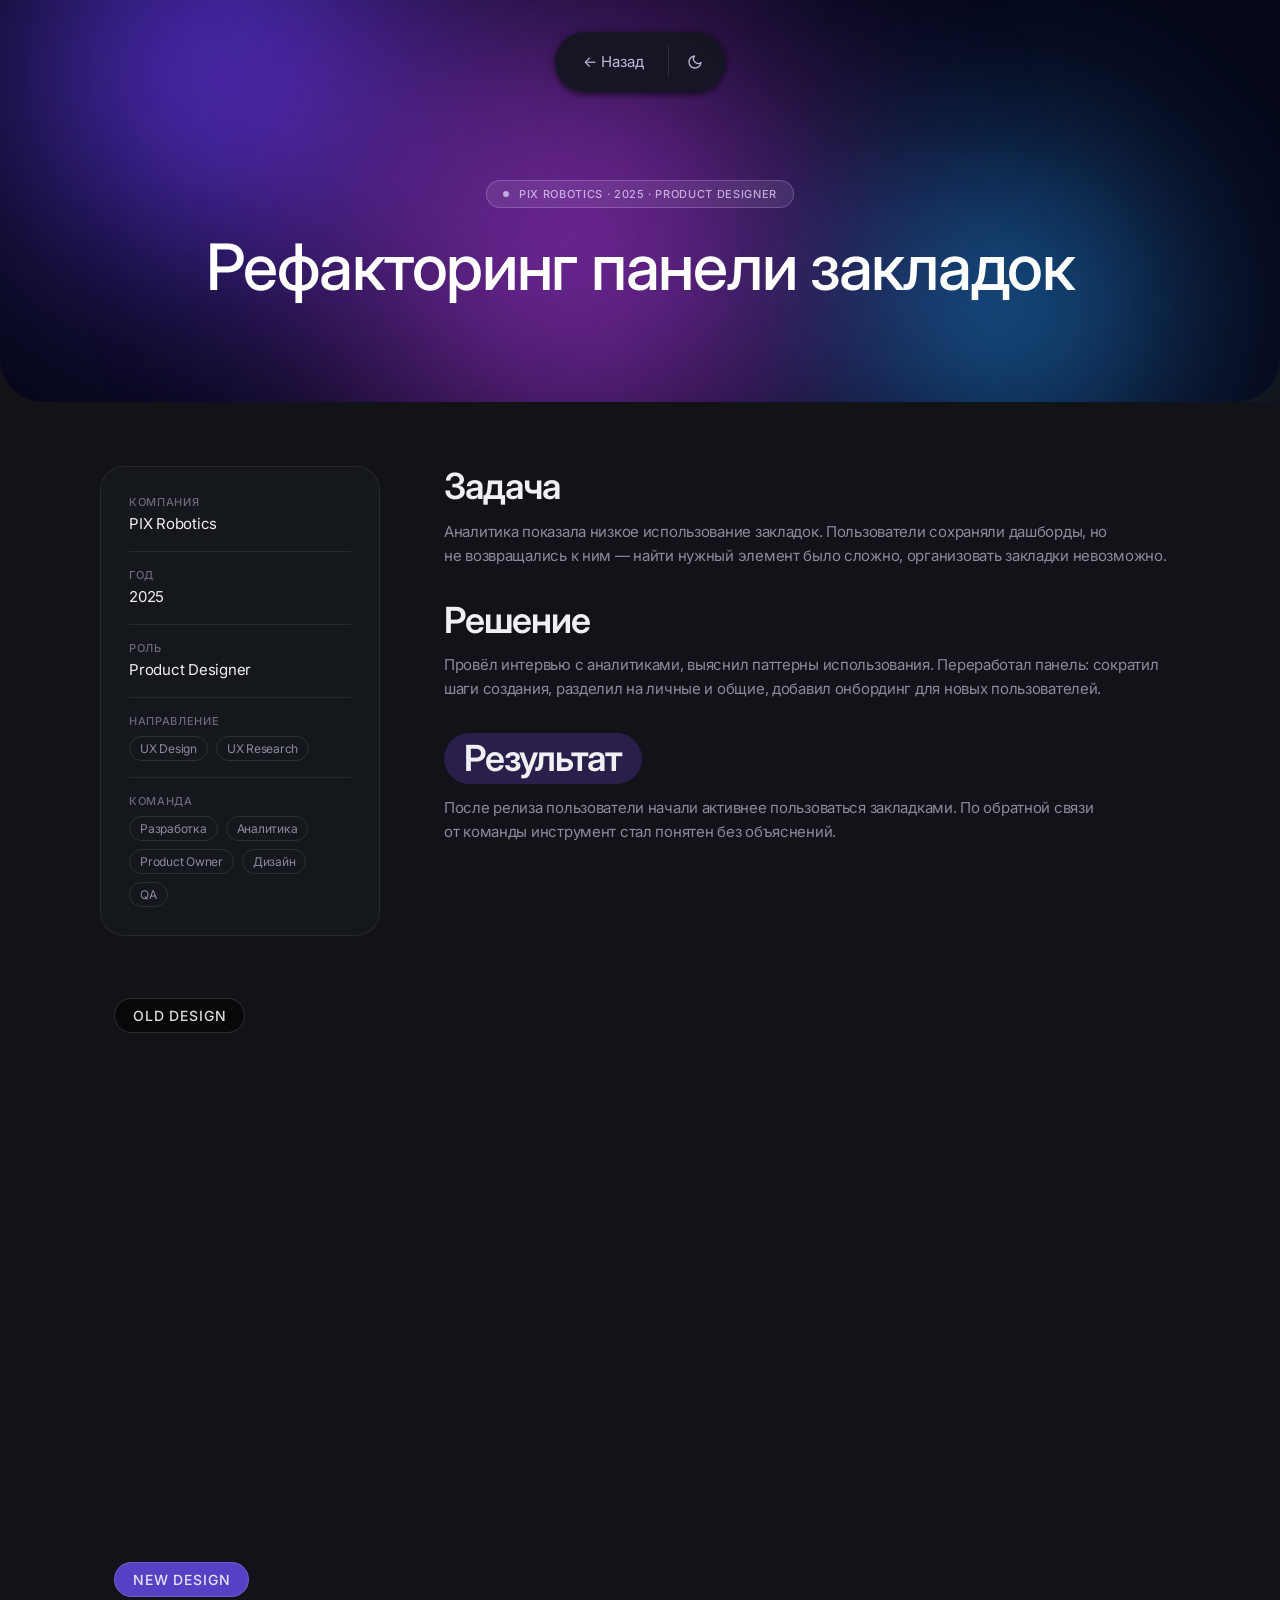
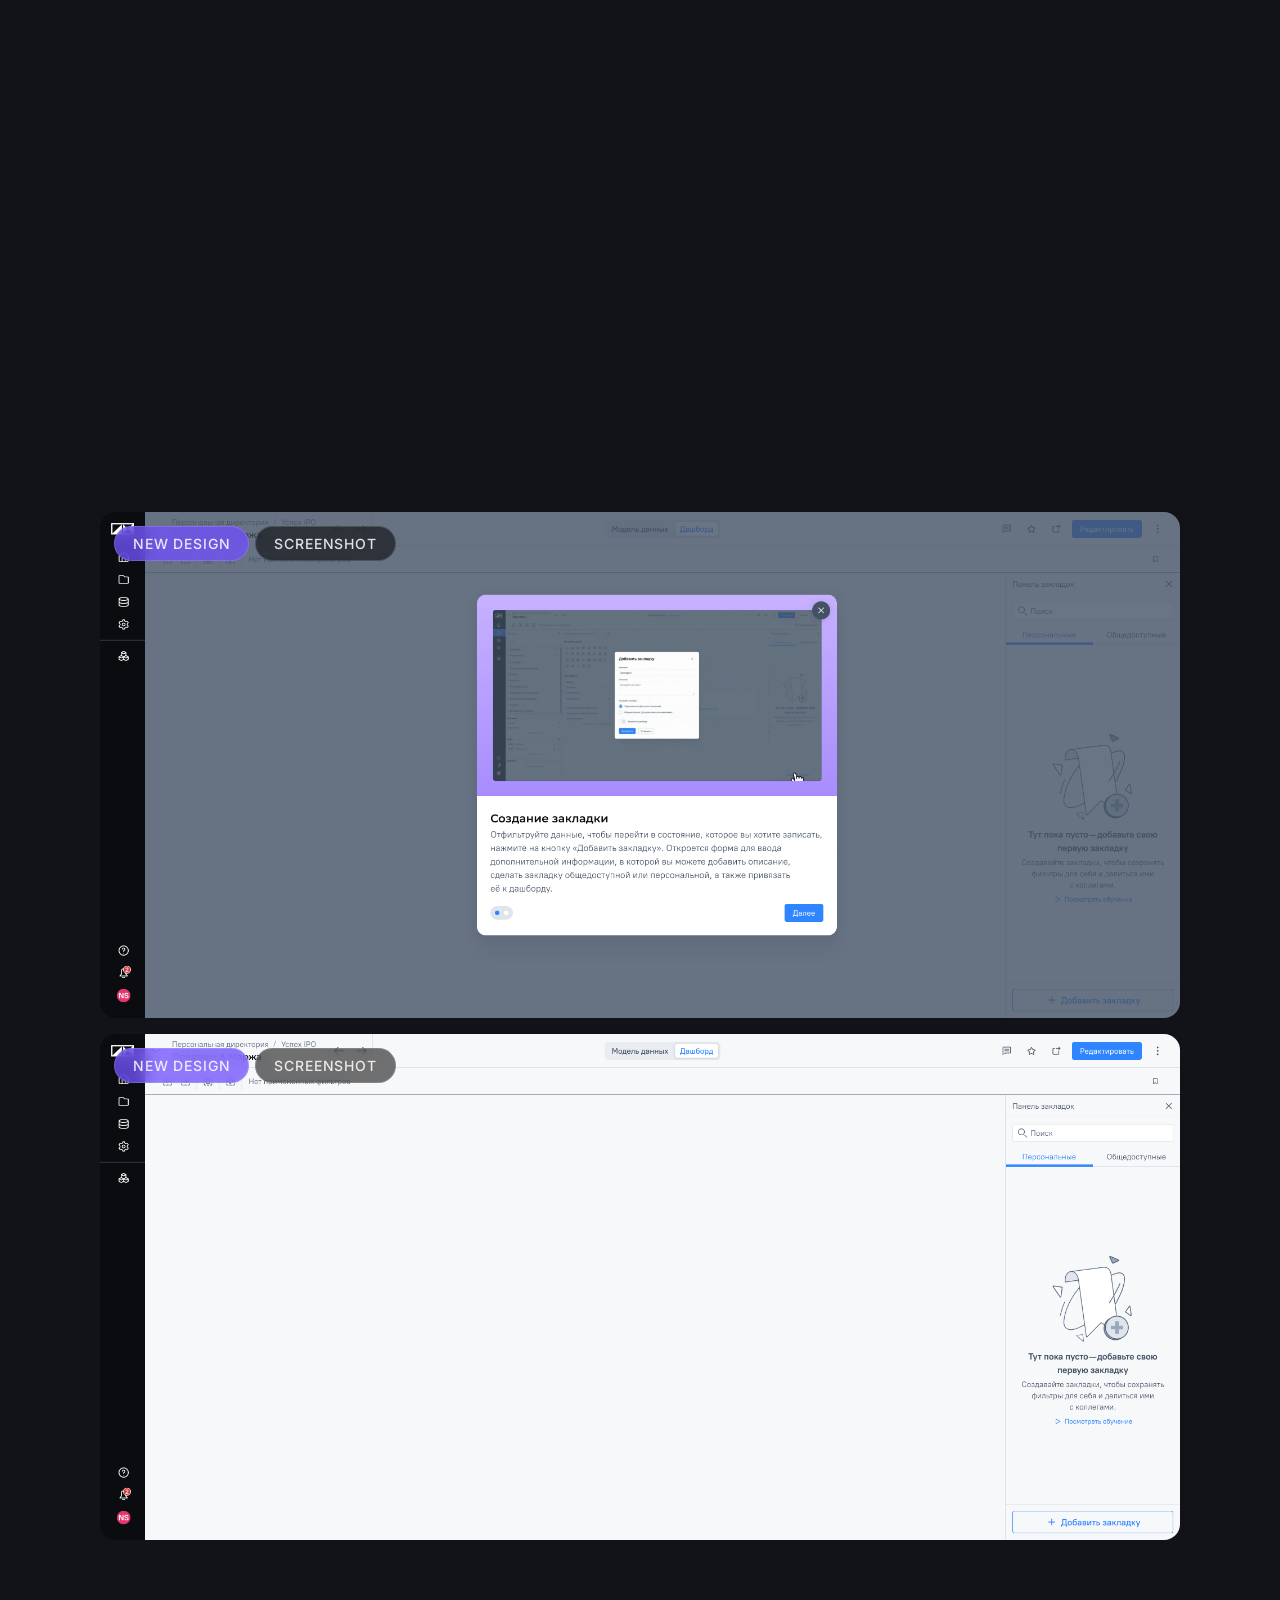
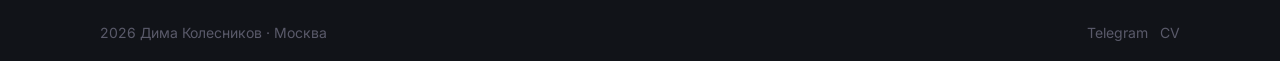
==== cases/bookmarks.html @ 11706b90 "Update case texts, fix mobile card images, remove broken screenshots Co-Authored-By: Claude Sonnet 4" ====
<!DOCTYPE html>
<html lang="ru" data-theme="dark">
<head>
  <meta charset="UTF-8">
  <meta name="viewport" content="width=device-width, initial-scale=1.0">
  <title>Рефакторинг закладок — Дима Колесников</title>

  <link href="https://fonts.bunny.net/css?family=inter:400,500,600&display=swap" rel="stylesheet">
  <link rel="stylesheet" href="../style.css">
  <link rel="stylesheet" href="../cases.css">

  <style>
    .bookmarks-screen-wrap img {
      transition: transform 0.35s cubic-bezier(0.25, 0.46, 0.45, 0.94);
    }
    .bookmarks-screen-wrap:hover img { transform: scale(1.03); }

    .video-preview-wrap {
      position: relative;
      width: 100%;
      max-width: 820px;
      border-radius: 12px;
      overflow: hidden;
      cursor: pointer;
    }

    .video-preview-wrap video {
      width: 100%;
      height: auto;
      display: block;
      border-radius: 12px;
      transition: transform 0.35s cubic-bezier(0.25, 0.46, 0.45, 0.94);
    }

    .video-preview-wrap:hover video { transform: scale(1.03); }

    .video-badge {
      position: absolute;
      top: 14px;
      left: 14px;
      z-index: 2;
      font-size: 14px;
      font-weight: 500;
      letter-spacing: 0.06em;
      text-transform: uppercase;
      color: rgba(255,255,255,0.85);
      background: rgba(0,0,0,0.55);
      backdrop-filter: blur(8px);
      -webkit-backdrop-filter: blur(8px);
      padding: 8px 18px;
      border-radius: 999px;
      border: 1px solid rgba(255,255,255,0.15);
      pointer-events: none;
    }

    @media (max-width: 768px) {
      .video-badge { font-size: 10px; padding: 5px 10px; top: 8px; left: 8px; }
      .badge-row { top: 8px !important; left: 8px !important; gap: 4px; }
    }

    .video-lightbox {
      position: fixed;
      inset: 0;
      z-index: 9999;
      display: flex;
      flex-direction: column;
      align-items: center;
      justify-content: center;
      gap: 20px;
      background: rgba(10, 10, 18, 0.55);
      backdrop-filter: blur(20px);
      -webkit-backdrop-filter: blur(20px);
      opacity: 0;
      pointer-events: none;
      transition: opacity 0.3s cubic-bezier(0.16, 1, 0.3, 1);
    }

    .video-lightbox.is-open {
      opacity: 1;
      pointer-events: all;
    }

    .video-lightbox video {
      max-width: min(88vw, 1200px);
      max-height: 78vh;
      border-radius: 16px;
      box-shadow: 0 40px 100px rgba(0,0,0,0.45);
      transform: scale(0.96);
      transition: transform 0.3s cubic-bezier(0.16, 1, 0.3, 1);
    }

    .video-lightbox.is-open video { transform: scale(1); }

    .lightbox-bar {
      display: flex;
      align-items: center;
      gap: 12px;
    }

    .lightbox-back {
      display: flex;
      align-items: center;
      gap: 7px;
      font-size: 14px;
      font-weight: 500;
      color: rgba(255,255,255,0.9);
      background: rgba(255,255,255,0.1);
      border: 1px solid rgba(255,255,255,0.15);
      border-radius: 999px;
      padding: 8px 16px 8px 12px;
      cursor: pointer;
      transition: background 0.15s;
      letter-spacing: -0.01em;
    }

    .lightbox-back:hover { background: rgba(255,255,255,0.18); }

    .lightbox-fullscreen {
      display: flex;
      align-items: center;
      justify-content: center;
      width: 38px;
      height: 38px;
      background: rgba(255,255,255,0.1);
      border: 1px solid rgba(255,255,255,0.15);
      border-radius: 50%;
      cursor: pointer;
      transition: background 0.15s;
      color: rgba(255,255,255,0.9);
    }

    .lightbox-fullscreen:hover { background: rgba(255,255,255,0.18); }
  </style>
</head>
<body>

  <div class="nav-wrap">
  <nav class="tab-menu">
    <a href="../index.html" class="case-back">← Назад</a>
    <div class="nav-divider"></div>
    <button class="theme-toggle" id="themeToggle" aria-label="Переключить тему">
      <svg class="icon-sun" width="16" height="16" viewBox="0 0 24 24" fill="none" stroke="currentColor" stroke-width="2" stroke-linecap="round" stroke-linejoin="round"><circle cx="12" cy="12" r="5"/><line x1="12" y1="1" x2="12" y2="3"/><line x1="12" y1="21" x2="12" y2="23"/><line x1="4.22" y1="4.22" x2="5.64" y2="5.64"/><line x1="18.36" y1="18.36" x2="19.78" y2="19.78"/><line x1="1" y1="12" x2="3" y2="12"/><line x1="21" y1="12" x2="23" y2="12"/><line x1="4.22" y1="19.78" x2="5.64" y2="18.36"/><line x1="18.36" y1="5.64" x2="19.78" y2="4.22"/></svg>
      <svg class="icon-moon" width="16" height="16" viewBox="0 0 24 24" fill="none" stroke="currentColor" stroke-width="2" stroke-linecap="round" stroke-linejoin="round"><path d="M21 12.79A9 9 0 1 1 11.21 3 7 7 0 0 0 21 12.79z"/></svg>
    </button>
  </nav>
  <button class="theme-toggle theme-toggle--mobile" id="themeToggleMobile" aria-label="Переключить тему">
      <svg class="icon-sun" width="16" height="16" viewBox="0 0 24 24" fill="none" stroke="currentColor" stroke-width="2" stroke-linecap="round" stroke-linejoin="round"><circle cx="12" cy="12" r="5"/><line x1="12" y1="1" x2="12" y2="3"/><line x1="12" y1="21" x2="12" y2="23"/><line x1="4.22" y1="4.22" x2="5.64" y2="5.64"/><line x1="18.36" y1="18.36" x2="19.78" y2="19.78"/><line x1="1" y1="12" x2="3" y2="12"/><line x1="21" y1="12" x2="23" y2="12"/><line x1="4.22" y1="19.78" x2="5.64" y2="18.36"/><line x1="18.36" y1="5.64" x2="19.78" y2="4.22"/></svg>
      <svg class="icon-moon" width="16" height="16" viewBox="0 0 24 24" fill="none" stroke="currentColor" stroke-width="2" stroke-linecap="round" stroke-linejoin="round"><path d="M21 12.79A9 9 0 1 1 11.21 3 7 7 0 0 0 21 12.79z"/></svg>
    </button>
  </div>

  <!-- HERO -->
  <section class="case-hero">
    <div class="blob blob--1"></div>
    <div class="blob blob--2"></div>
    <div class="blob blob--3"></div>
    <div class="case-hero-inner">
      <div class="case-eyebrow-pill">PIX Robotics · 2025 · Product Designer</div>
      <h1 class="case-title">Рефакторинг панели закладок</h1>
    </div>
  </section>

  <!-- BODY -->
  <div class="case-page-body">
    <div class="case-container">

      <!-- Grid: sidebar + content -->
      <div class="case-grid-2">

        <!-- Left column: meta card -->
        <div class="case-sidebar">
          <aside class="case-meta-card">
            <div class="meta-row">
              <span class="meta-label">Компания</span>
              <span class="meta-value">PIX Robotics</span>
            </div>
            <div class="meta-row">
              <span class="meta-label">Год</span>
              <span class="meta-value">2025</span>
            </div>
            <div class="meta-row">
              <span class="meta-label">Роль</span>
              <span class="meta-value">Product Designer</span>
            </div>
            <div class="meta-row">
              <span class="meta-label">Направление</span>
              <div class="meta-tags">
                <span>UX Design</span>
                <span>UX Research</span>
              </div>
            </div>
            <div class="meta-row">
              <span class="meta-label">Команда</span>
              <div class="meta-tags">
                <span>Разработка</span>
                <span>Аналитика</span>
                <span>Product Owner</span>
                <span>Дизайн</span>
                <span>QA</span>
              </div>
            </div>
          </aside>
        </div>

        <!-- Content -->
        <div class="case-text">

          <div class="case-block">
            <h2>Задача</h2>
            <p>Аналитика показала низкое использование закладок. Пользователи сохраняли дашборды, но не&nbsp;возвращались к&nbsp;ним — найти нужный элемент было сложно, организовать закладки невозможно.</p>
          </div>

          <div class="case-block">
            <h2>Решение</h2>
            <p>Провёл интервью с&nbsp;аналитиками, выяснил паттерны использования. Переработал панель: сократил шаги создания, разделил на&nbsp;личные и&nbsp;общие, добавил онбординг для новых пользователей.</p>
          </div>

          <div class="case-block is-result">
            <h2>Результат</h2>
            <p>После релиза пользователи начали активнее пользоваться закладками. По&nbsp;обратной связи от&nbsp;команды инструмент стал понятен без объяснений.</p>
          </div>

        </div>
      </div>

      <div style="margin-top:48px; display:flex; flex-direction:column; gap:24px;">
        <div style="overflow:hidden; border-radius:16px;">
          <div class="video-preview-wrap" id="videoPreview1" style="max-width:100%;">
            <span class="video-badge">Old Design</span>
            <video src="../video/Закладки/OLD.mp4" autoplay muted loop playsinline></video>
          </div>
        </div>
        <div style="overflow:hidden; border-radius:16px;">
          <div class="video-preview-wrap" id="videoPreview2" style="max-width:100%;">
            <span class="video-badge" style="background:rgba(113,81,255,0.75);">New Design</span>
            <video src="../video/Закладки/New design.mp4" autoplay muted loop playsinline></video>
          </div>
        </div>
      </div>

      <div style="margin-top:24px; display:flex; flex-direction:column; gap:16px;">
        <div style="position:relative; cursor:pointer; border-radius:16px; overflow:hidden;" class="bookmarks-screen-wrap">
          <img src="../images/Рефакторинг закладок/Скриншот 3.png" alt="Закладки — скриншот 3" loading="lazy" style="width:100%; max-width:100%; display:block;">
          <div class="badge-row" style="position:absolute; top:14px; left:14px; display:flex; gap:6px; z-index:2;">
            <span class="video-badge" style="position:static; background:rgba(113,81,255,0.75);">New Design</span>
            <span class="video-badge" style="position:static; background:rgba(0,0,0,0.55);">Screenshot</span>
          </div>
        </div>
        <div style="position:relative; cursor:pointer; border-radius:16px; overflow:hidden;" class="bookmarks-screen-wrap">
          <img src="../images/Рефакторинг закладок/Скриншот 4.png" alt="Закладки — скриншот 4" loading="lazy" style="width:100%; max-width:100%; display:block;">
          <div class="badge-row" style="position:absolute; top:14px; left:14px; display:flex; gap:6px; z-index:2;">
            <span class="video-badge" style="position:static; background:rgba(113,81,255,0.75);">New Design</span>
            <span class="video-badge" style="position:static; background:rgba(0,0,0,0.55);">Screenshot</span>
          </div>
        </div>
      </div>

    </div>
  </div>

  <!-- Image lightbox -->
  <div class="video-lightbox" id="imgLightbox">
    <img id="lightboxImg" src="" alt="" style="max-width:min(92vw,1200px); max-height:82vh; border-radius:16px; box-shadow:0 40px 100px rgba(0,0,0,0.45); transform:scale(0.96); transition:transform 0.3s cubic-bezier(0.16,1,0.3,1);">
    <div class="lightbox-bar">
      <button class="lightbox-back" id="imgLightboxBack">
        <svg width="16" height="16" viewBox="0 0 24 24" fill="none" stroke="currentColor" stroke-width="2" stroke-linecap="round" stroke-linejoin="round"><polyline points="15 18 9 12 15 6"/></svg>
        Назад
      </button>
    </div>
  </div>

  <!-- Lightbox -->
  <div class="video-lightbox" id="videoLightbox">
    <video id="lightboxVideo" autoplay muted loop playsinline></video>
    <div class="lightbox-bar">
      <button class="lightbox-back" id="lightboxBack">
        <svg width="16" height="16" viewBox="0 0 24 24" fill="none" stroke="currentColor" stroke-width="2" stroke-linecap="round" stroke-linejoin="round"><polyline points="15 18 9 12 15 6"/></svg>
        Назад
      </button>
      <button class="lightbox-fullscreen" id="lightboxFullscreen" title="Полный экран">
        <svg width="16" height="16" viewBox="0 0 24 24" fill="none" stroke="currentColor" stroke-width="2" stroke-linecap="round" stroke-linejoin="round"><polyline points="15 3 21 3 21 9"/><polyline points="9 21 3 21 3 15"/><line x1="21" y1="3" x2="14" y2="10"/><line x1="3" y1="21" x2="10" y2="14"/></svg>
      </button>
    </div>
  </div>

  <div class="page-bottom">
    <div class="container page-bottom-inner">
      <span class="footer-copy">2026 Дима Колесников · Москва</span>
      <div class="footer-links">
        <a href="https://t.me/mike_mitchelo" class="footer-link" target="_blank">Telegram</a>
        <a href="https://drive.google.com/file/d/1CqAja37Eo5lDWBlTloKPhl8Gios4nPJc/view?usp=sharing" class="footer-link" target="_blank">CV</a>
      </div>
    </div>
  </div>

  <script>
    const html = document.documentElement;
    const saved = localStorage.getItem('theme');
    if (saved === 'light') html.removeAttribute('data-theme');
    else html.setAttribute('data-theme', 'dark');

    function toggleTheme() {
      const isDark = html.getAttribute('data-theme') === 'dark';
      if (isDark) { html.removeAttribute('data-theme'); localStorage.setItem('theme', 'light'); }
      else { html.setAttribute('data-theme', 'dark'); localStorage.setItem('theme', 'dark'); }
    }
    document.getElementById('themeToggle').addEventListener('click', toggleTheme);
    document.getElementById('themeToggleMobile').addEventListener('click', toggleTheme);

    // Image lightbox
    const imgLightbox = document.getElementById('imgLightbox');
    const lbImg       = document.getElementById('lightboxImg');

    document.querySelectorAll('.bookmarks-screen-wrap').forEach(wrap => {
      wrap.addEventListener('click', () => {
        lbImg.src = wrap.querySelector('img').src;
        imgLightbox.classList.add('is-open');
        document.body.style.overflow = 'hidden';
      });
    });

    function closeImgLightbox() {
      imgLightbox.classList.remove('is-open');
      document.body.style.overflow = '';
    }

    document.getElementById('imgLightboxBack').addEventListener('click', closeImgLightbox);
    imgLightbox.addEventListener('click', (e) => { if (e.target === imgLightbox || e.target === lbImg) closeImgLightbox(); });
    imgLightbox.addEventListener('transitionend', () => { if (imgLightbox.classList.contains('is-open')) lbImg.style.transform = 'scale(1)'; else lbImg.style.transform = 'scale(0.96)'; });

    // Video lightbox
    const lightbox  = document.getElementById('videoLightbox');
    const lbVideo   = document.getElementById('lightboxVideo');

    function openLightbox(src) {
      lbVideo.src = src;
      lightbox.classList.add('is-open');
      document.body.style.overflow = 'hidden';
    }

    function closeLightbox() {
      lightbox.classList.remove('is-open');
      document.body.style.overflow = '';
      lbVideo.src = '';
    }

    document.getElementById('videoPreview1').addEventListener('click', () => {
      openLightbox(document.querySelector('#videoPreview1 video').src);
    });

    document.getElementById('videoPreview2').addEventListener('click', () => {
      openLightbox(document.querySelector('#videoPreview2 video').src);
    });

    document.getElementById('lightboxBack').addEventListener('click', closeLightbox);

    lightbox.addEventListener('click', (e) => {
      if (e.target === lightbox || e.target === lbVideo) closeLightbox();
    });

    document.addEventListener('keydown', (e) => {
      if (e.key === 'Escape') { closeLightbox(); closeImgLightbox(); }
    });

    document.getElementById('lightboxFullscreen').addEventListener('click', () => {
      if (lbVideo.requestFullscreen) lbVideo.requestFullscreen();
      else if (lbVideo.webkitRequestFullscreen) lbVideo.webkitRequestFullscreen();
      else if (lbVideo.webkitEnterFullscreen) lbVideo.webkitEnterFullscreen();
    });
  </script>
</body>
</html>
---- style.css ----
/* ===== RESET & BASE ===== */
*, *::before, *::after {
  box-sizing: border-box;
  margin: 0;
  padding: 0;
}

html {
  scroll-behavior: smooth;
  scrollbar-width: none;
}

html::-webkit-scrollbar {
  display: none;
}

body {
  font-family: 'Inter', sans-serif;
  background: #ffffff;
  color: #141414;
  overflow-x: hidden;
}

a { text-decoration: none; color: inherit; }
img { display: block; max-width: 100%; }

/* ===== CONTAINER ===== */
.container {
  max-width: 1280px;
  margin: 0 auto;
  padding: 0 100px;
}

/* ===== NAV ===== */
.nav-wrap {
  position: fixed;
  top: 32px;
  left: 50%;
  transform: translateX(-50%);
  z-index: 100;
  display: flex;
  align-items: center;
  gap: 8px;
  white-space: nowrap;
}

/* Внешняя кнопка темы — только мобиле, на десктопе скрыта */
.theme-toggle.theme-toggle--mobile { display: none; }

/* Для кейс-страниц (без .nav-wrap) — таб сам себя позиционирует */
.tab-menu {
  position: fixed;
  top: 32px;
  left: 50%;
  transform: translateX(-50%);
  z-index: 100;
  display: flex;
  align-items: center;
  padding: 12px 16px;
  background: rgba(255, 255, 255, 0.9);
  backdrop-filter: blur(12px);
  -webkit-backdrop-filter: blur(12px);
  border-radius: 32px;
  box-shadow: 0 0 8px rgba(39, 51, 75, 0.10), 0 4px 4px rgba(39, 51, 75, 0.07);
  white-space: nowrap;
  gap: 8px;
}

/* На главной — позиционирует .nav-wrap, таб статичный */
.nav-wrap .tab-menu {
  position: static;
  top: auto;
  left: auto;
  transform: none;
  z-index: auto;
}

.nav-link {
  font-size: 15px;
  font-weight: 400;
  color: #435165;
  padding: 8px 12px;
  border-radius: 64px;
  line-height: 20px;
  transition: background 0.15s;
}
.nav-link:hover { background: rgba(67, 81, 101, 0.08); }

.nav-divider {
  width: 1px;
  height: 32px;
  background: rgba(130, 147, 171, 0.3);
  margin: 0 4px;
  flex-shrink: 0;
}

.nav-btn {
  font-size: 15px;
  font-weight: 400;
  color: #0a0c0f;
  padding: 12px 24px;
  border-radius: 52px;
  line-height: 20px;
  background: linear-gradient(90deg, #c9d1df 0%, #edf2f8 50%, #c9d1df 100%);
  transition: opacity 0.2s, transform 0.2s cubic-bezier(0.34, 1.56, 0.64, 1);
  white-space: nowrap;
}
.nav-btn:hover { opacity: 0.85; transform: scale(1.04); }

/* ===== BLOB ANIMATION ===== */
.blob {
  position: absolute;
  border-radius: 50%;
  filter: blur(90px);
  pointer-events: none;
  will-change: transform;
}

.blob--1 {
  width: 600px;
  height: 600px;
  background: radial-gradient(circle, rgba(80, 110, 255, 0.95) 0%, transparent 70%);
  left: -80px;
  bottom: 30px;
  animation: blobMove1 8s ease-in-out infinite;
}

.blob--2 {
  width: 750px;
  height: 650px;
  background: radial-gradient(circle, rgba(120, 60, 240, 0.88) 0%, transparent 70%);
  left: 200px;
  top: -80px;
  animation: blobMove2 10s ease-in-out infinite;
}

.blob--3 {
  width: 450px;
  height: 450px;
  background: radial-gradient(circle, rgba(40, 120, 230, 0.80) 0%, transparent 70%);
  right: 50px;
  top: 80px;
  animation: blobMove3 9s ease-in-out infinite;
}

@keyframes blobMove1 {
  0%   { transform: translate(0, 0) scale(1);             opacity: 0.9; }
  14%  { transform: translate(340px, -220px) scale(1.22); opacity: 0.70; }
  28%  { transform: translate(560px, 160px) scale(0.82);  opacity: 0.88; }
  42%  { transform: translate(220px, 400px) scale(1.18);  opacity: 0.65; }
  57%  { transform: translate(-180px, 280px) scale(1.26); opacity: 0.92; }
  71%  { transform: translate(-320px, -120px) scale(0.78); opacity: 0.75; }
  85%  { transform: translate(120px, -300px) scale(1.14); opacity: 0.70; }
  100% { transform: translate(0, 0) scale(1);             opacity: 0.9; }
}
@keyframes blobMove2 {
  0%   { transform: translate(0, 0) scale(1);              opacity: 0.85; }
  11%  { transform: translate(-280px, 200px) scale(0.82);  opacity: 0.65; }
  24%  { transform: translate(-500px, -160px) scale(1.20); opacity: 0.80; }
  38%  { transform: translate(-200px, -360px) scale(0.86); opacity: 0.92; }
  52%  { transform: translate(260px, -240px) scale(1.24);  opacity: 0.68; }
  65%  { transform: translate(400px, 180px) scale(0.78);   opacity: 0.88; }
  78%  { transform: translate(160px, 340px) scale(1.16);   opacity: 0.72; }
  90%  { transform: translate(-140px, 200px) scale(0.88);  opacity: 0.85; }
  100% { transform: translate(0, 0) scale(1);              opacity: 0.85; }
}
@keyframes blobMove3 {
  0%   { transform: translate(0, 0) scale(1);               opacity: 0.80; }
  16%  { transform: translate(-400px, 180px) scale(1.22);   opacity: 0.62; }
  30%  { transform: translate(-620px, -140px) scale(0.82);  opacity: 0.85; }
  45%  { transform: translate(-360px, -400px) scale(1.18);  opacity: 0.68; }
  59%  { transform: translate(140px, -280px) scale(0.84);   opacity: 0.90; }
  73%  { transform: translate(320px, 220px) scale(1.24);    opacity: 0.70; }
  87%  { transform: translate(-80px, 340px) scale(0.88);    opacity: 0.82; }
  100% { transform: translate(0, 0) scale(1);               opacity: 0.80; }
}

/* CTA section blobs */
.cta-blob--1 {
  width: 600px;
  height: 500px;
  background: radial-gradient(circle, rgba(80, 110, 255, 0.95) 0%, transparent 70%);
  right: -60px;
  bottom: 0;
  animation: blobMove1 12s ease-in-out infinite reverse;
}

.cta-blob--2 {
  width: 750px;
  height: 650px;
  background: radial-gradient(circle, rgba(120, 60, 240, 0.88) 0%, transparent 70%);
  left: -40px;
  top: 20px;
  animation: blobMove2 14s ease-in-out infinite;
}

.cta-blob--3 {
  width: 450px;
  height: 450px;
  background: radial-gradient(circle, rgba(40, 120, 230, 0.80) 0%, transparent 70%);
  left: 50%;
  top: -40px;
  transform: translateX(-50%);
  animation: blobMove3 10s ease-in-out infinite reverse;
}

/* ===== HERO ===== */
.hero {
  position: relative;
  width: 100%;
  min-height: 80svh;
  background: #0f1440;
  border-radius: 0 0 44px 44px;
  overflow: hidden;
  display: flex;
  align-items: center;
  justify-content: center;
}

.hero-content {
  position: relative;
  z-index: 1;
  width: min(90vw, 1400px);
  display: flex;
  flex-direction: column;
  align-items: center;
  gap: 16px;
  text-align: center;
}

.hero-header-row {
  display: flex;
  align-items: center;
  gap: 16px;
  flex-wrap: nowrap;
  justify-content: center;
  white-space: nowrap;
}

.hero-text {
  font-size: 72px;
  font-weight: 500;
  color: #ffffff;
  letter-spacing: -0.02em;
  line-height: 1.1;
  white-space: nowrap;
}

.hero-emoji {
  width: 72px;
  height: 72px;
  object-fit: contain;
  flex-shrink: 0;
  border-radius: 50%;
}

.hero-title-pill {
  background: #c0ace0;
  border-radius: 60px;
  padding: 8px 28px;
  display: inline-flex;
  align-items: center;
  justify-content: center;
}

.hero-title-pill span {
  font-size: 72px;
  font-weight: 500;
  color: #141414;
  letter-spacing: -0.02em;
  line-height: 1.1;
  white-space: nowrap;
}

.hero-emoji-dash {
  display: flex;
  align-items: center;
  gap: 16px;
  flex-shrink: 0;
}

.hero-desc {
  font-size: 17px;
  font-weight: 400;
  color: rgba(235, 235, 235, 0.68);
  line-height: 1.6;
  max-width: 680px;
}

.hero-location {
  position: absolute;
  bottom: 32px;
  left: clamp(20px, 3vw, 39px);
  font-size: 12px;
  font-weight: 400;
  color: #afafaf;
  letter-spacing: -0.24px;
  z-index: 1;
}

/* ===== SHARED SECTION ===== */
.section {
  padding: 80px 0;
}

.section-intro { margin-bottom: 64px; }
.skills-section .section-intro { margin-bottom: 32px; }

.section-label {
  display: flex;
  align-items: center;
  gap: 4px;
  margin-bottom: 4px;
}

.label-dot {
  width: 6px; height: 6px;
  background: #7151ff;
  border-radius: 3px;
  flex-shrink: 0;
}

.label-text {
  font-size: 11px;
  font-weight: 500;
  color: #4b4b4b;
  letter-spacing: 0.06em;
  text-transform: uppercase;
}

.section-heading {
  font-size: 48px;
  font-weight: 600;
  color: #141414;
  letter-spacing: -0.03em;
  line-height: 1.1;
}

.section-heading--col {
  display: flex;
  flex-direction: column;
  align-items: flex-start;
}

.heading-row {
  display: flex;
  align-items: center;
  gap: 8px;
  margin-bottom: 0;
  flex-wrap: wrap;
}

.heading-text {
  font-size: 48px;
  font-weight: 600;
  color: #141414;
  letter-spacing: -0.03em;
  line-height: 1.2;
  white-space: nowrap;
}

.heading-text--block {
  display: block;
}

.heading-pill {
  font-size: 48px;
  font-weight: 600;
  color: #141414;
  letter-spacing: -0.03em;
  background: #f2edfd;
  border-radius: 60px;
  padding: 2px 20px;
  line-height: 1.2;
  white-space: nowrap;
  line-height: 1.1;
}

.section-desc {
  font-size: 15px;
  font-weight: 400;
  color: #737373;
  line-height: 1.6;
  letter-spacing: -0.28px;
  max-width: 560px;
  margin-top: 16px;
}

/* ===== FADE-IN ===== */
.fade-in {
  opacity: 0;
  transform: translateY(32px);
  transition: opacity 0.55s cubic-bezier(0.16, 1, 0.3, 1),
              transform 0.55s cubic-bezier(0.16, 1, 0.3, 1);
}
.fade-in.is-visible {
  opacity: 1;
  transform: translateY(0);
}

/* Fallback: no-JS or reduced-motion */
@media (prefers-reduced-motion: reduce) {
  .fade-in {
    opacity: 1 !important;
    transform: none !important;
    transition: none !important;
  }
}

/* Stagger for cards-grid children */
.cards-grid .case-card {
  transition-delay: 0.1s;
}
.cards-grid > a:nth-child(even) .case-card {
  transition-delay: 0.22s;
}

/* ===== CASE CARDS ===== */

/* Featured card — natural flex flow, no text/image overlap */
.case-card--featured {
  background: #f2edfd;
  border: 1px solid #e8e3f3;
  border-radius: 24px;
  overflow: hidden;
  margin-bottom: 24px;
  display: flex;
  flex-direction: column;
  cursor: pointer;
  transition: transform 0.35s cubic-bezier(0.25, 0.46, 0.45, 0.94),
              box-shadow 0.35s cubic-bezier(0.25, 0.46, 0.45, 0.94);
}
.case-card--featured:hover {
  transform: translateY(-6px);
  box-shadow: 0 24px 64px rgba(0,0,0,0.08), 0 8px 24px rgba(0,0,0,0.05);
}

.featured-img-area {
  flex-shrink: 0;
  display: flex;
  justify-content: center;
  padding: 40px 40px 0;
}

.featured-img-area img {
  width: 100%;
  max-width: 720px;
  height: auto;
  aspect-ratio: 720 / 337;
  object-fit: cover;
  border-radius: 6px;
}

/* Card link wrappers */
a.card-link {
  display: contents;
  text-decoration: none;
  color: inherit;
}

/* Small cards */
.cards-grid {
  display: grid;
  grid-template-columns: 1fr 1fr;
  gap: 24px;
  margin-bottom: 24px;
}

.case-card {
  flex: 1;
  min-width: 0;
  border-radius: 24px;
  overflow: hidden;
  border: 1px solid #e8e3f3;
  display: flex;
  flex-direction: column;
  cursor: pointer;
  transition: transform 0.35s cubic-bezier(0.25, 0.46, 0.45, 0.94),
              box-shadow 0.35s cubic-bezier(0.25, 0.46, 0.45, 0.94);
}
.case-card:hover {
  transform: translateY(-6px);
  box-shadow: 0 24px 64px rgba(0,0,0,0.08), 0 8px 24px rgba(0,0,0,0.05);
}

.featured-img-area img,
.abs-img,
.plant-img {
  transition: transform 0.35s cubic-bezier(0.25, 0.46, 0.45, 0.94);
}

.float-img--1 {
  transition: transform 0.35s cubic-bezier(0.25, 0.46, 0.45, 0.94);
}

.float-img--2 {
  transition: transform 0.35s cubic-bezier(0.25, 0.46, 0.45, 0.94);
}

.case-card--featured:hover .featured-img-area img,
.case-card:hover .abs-img,
.case-card:hover .plant-img {
  transform: scale(1.05);
}
.case-card:hover .pix-img-1 { transform: translateX(-50%) scale(1.05); }
.case-card:hover .pix-img-2 { transform: translateX(-50%) scale(1.05); }

.card-wrapper:hover .float-img--1 {
  transform: scale(1.05);
}

.card-wrapper:hover .float-img--2 {
  transform: scale(1.05) rotate(-11.33deg);
}

.case-card--blue  { background: #edf6fd; }
.case-card--green { background: #FEF8EC; }

/* Card wrapper for floating images */
.card-wrapper {
  flex: 1;
  min-width: 0;
  position: relative;
}
.card-wrapper .case-card {
  width: 100%;
  height: 100%;
}

/* PIX Academy card images */
.pix-img-1 {
  left: 52%; top: 40px;
  transform: translateX(-50%);
  width: auto; height: auto;
  max-width: 85%; max-height: calc(100% - 40px);
  object-fit: initial;
  border-radius: 0;
  z-index: 1;
}
.pix-img-2 {
  left: 36%; top: 16px;
  transform: translateX(-50%);
  width: auto; height: auto;
  max-width: 60%; max-height: calc(100% - 16px);
  object-fit: initial;
  border-radius: 0;
  z-index: 2;
}

/* Image areas */
.card-img-area {
  flex-shrink: 0;
  position: relative;
  min-height: 210px;
}

/* Dashboard images */
.card-img-area--dashboard {
  height: 220px;
}
.abs-img { position: absolute; object-fit: cover; }
.dash-img-1 {
  left: 41px; top: 30px;
  width: min(254px, 60%); height: auto;
  aspect-ratio: 254/148;
  border-radius: 8px;
}
.dash-img-2 {
  left: max(200px, 45%); top: 60px;
  width: min(228px, 55%); height: auto;
  aspect-ratio: 228/133;
  border-radius: 8px;
}

/* PIX Academy image area */
.card-img-area--pix { height: 210px; position: relative; overflow: hidden; }

/* Mobile/Bookmarks images */
.card-img-area--mobile { height: 220px; }
.mob-img-1 {
  left: 110px; top: 22px;
  width: 70px; height: 170px;
  border-radius: 3px;
  border: 1px solid #f3f3f3;
}
.mob-img-2 {
  left: 190px; top: 16px;
  width: 214px; height: auto;
  aspect-ratio: 199/191;
  border-radius: 9px;
  border: 1px solid #f3f3f3;
}

/* Plant pal images */
.card-img-area--plant {
  display: flex;
  justify-content: center;
  align-items: center;
  gap: 16px;
  padding: 30px 20px 10px;
}
.plant-img {
  object-fit: contain;
  height: 183px;
  width: 84px;
  border-radius: 12px;
  border: 1px solid rgba(0,0,0,0.1);
  flex-shrink: 0;
}
.plant-img--2 { width: 88px; }

/* Card content */
.card-content {
  flex: 1;
  padding: 24px 28px 32px;
  display: flex;
  flex-direction: column;
  gap: 16px;
}

/* Card meta */
.card-meta {
  display: flex;
  align-items: center;
  gap: 8px;
  flex-wrap: wrap;
}
.meta-company, .meta-role {
  font-size: 12px;
  font-weight: 400;
  color: #afafaf;
  letter-spacing: -0.24px;
  white-space: nowrap;
}
.meta-sep {
  width: 4px; height: 4px;
  background: #afafaf;
  border-radius: 3px;
  flex-shrink: 0;
}

/* Card body */
.card-body { display: flex; flex-direction: column; gap: 8px; flex: 1; }

.card-title {
  font-size: 22px;
  font-weight: 500;
  color: #141414;
  letter-spacing: -0.03em;
  line-height: 1.15;
}

.card-desc {
  font-size: 15px;
  font-weight: 400;
  color: #737373;
  line-height: 1.6;
  letter-spacing: -0.28px;
}

/* Tags */
.card-tags, .skill-tags {
  display: flex;
  gap: 8px;
  flex-wrap: wrap;
}

.skill-tags {
  flex-wrap: nowrap;
}

.skill-tags .tag {
  font-size: 11px;
  padding: 4px 8px;
}

.tag {
  font-size: 12px;
  font-weight: 400;
  color: #737373;
  letter-spacing: -0.24px;
  padding: 4px 10px;
  border: 1px solid #ded9e9;
  border-radius: 999px;
  white-space: nowrap;
}
.tag--purple {
  color: #9e72ff;
  background: #f6f2ff;
  border-color: #d6c3ff;
}

/* ===== SKILLS ===== */
.skills-grid {
  display: flex;
}

.skill-col {
  flex: 1;
  min-width: 0;
  padding: 40px 20px;
  display: flex;
  flex-direction: column;
  gap: 16px;
}
.skill-col--bordered {
  position: relative;
}
.skill-col--bordered::before,
.skill-col--bordered::after {
  content: '';
  position: absolute;
  top: 50%;
  transform: translateY(-50%);
  width: 1px;
  height: 60%;
  background: rgba(130, 147, 171, 0.3);
}
.skill-col--bordered::before { left: 0; }
.skill-col--bordered::after  { right: 0; }

.skill-title {
  font-size: 22px;
  font-weight: 500;
  color: #141414;
  letter-spacing: -0.03em;
}
.skill-desc {
  font-size: 15px;
  font-weight: 400;
  color: #737373;
  letter-spacing: -0.28px;
  line-height: 1.6;
}

/* ===== EXPERIENCE ===== */
.timeline {
  display: flex;
  flex-direction: column;
  gap: 0;
}

.timeline-item {
  display: flex;
  align-items: flex-start;
  gap: 64px;
  padding: 24px 0;
}

.timeline-date {
  font-size: 12px;
  font-weight: 400;
  color: #afafaf;
  letter-spacing: -0.24px;
  white-space: nowrap;
  flex-shrink: 0;
  min-width: 160px;
  padding-top: 6px;
}

.timeline-detail {
  flex: 1;
  display: flex;
  flex-direction: column;
  gap: 8px;
}

.timeline-header {
  display: flex;
  align-items: center;
  gap: 12px;
  flex-wrap: wrap;
}

.timeline-company {
  font-size: 26px;
  font-weight: 600;
  color: #141414;
  letter-spacing: -0.03em;
}

.timeline-role {
  font-size: 11px;
  font-weight: 500;
  color: #141414;
  letter-spacing: 0.02em;
  background: rgba(130, 147, 171, 0.15);
  border-radius: 20px;
  padding: 3px 10px;
  white-space: nowrap;
  flex-shrink: 0;
}

.timeline-role--edu {
  color: #737373;
  background: rgba(130, 147, 171, 0.08);
}

.timeline-text {
  font-size: 15px;
  font-weight: 400;
  color: #737373;
  letter-spacing: -0.24px;
  line-height: 1.5;
}

.timeline-divider {
  height: 1px;
  background: rgba(130, 147, 171, 0.3);
}

/* ===== CTA SECTION ===== */
.cta-section {
  position: relative;
  width: 100%;
  min-height: 677px;
  background: #0f1440;
  border-radius: 44px 44px 0 0;
  overflow: hidden;
  display: flex;
  align-items: center;
  justify-content: center;
  padding: 80px 20px;
}

.cta-inner {
  position: relative;
  z-index: 1;
  width: min(815px, 90%);
  display: flex;
  flex-direction: column;
  align-items: center;
  gap: 16px;
  text-align: center;
}

.cta-heading-block {
  display: flex;
  flex-direction: column;
  align-items: center;
  gap: 12px;
  width: 100%;
}

.cta-title-text {
  font-size: 56px;
  font-weight: 500;
  color: #ffffff;
  letter-spacing: -0.02em;
  line-height: 1.1;
}

.cta-title-pill {
  background: #c0ace0;
  border-radius: 60px;
  padding: 8px 40px;
  font-size: 56px;
  font-weight: 500;
  color: #141414;
  letter-spacing: -0.02em;
  line-height: 1.1;
  white-space: nowrap;
}

.cta-desc {
  font-size: 17px;
  font-weight: 400;
  color: rgba(235, 235, 235, 0.68);
  line-height: 1.6;
  max-width: 571px;
}
.cta-desc s { text-decoration-skip-ink: none; }

.cta-actions {
  display: flex;
  align-items: center;
  gap: 20px;
  margin-top: 16px;
  flex-wrap: wrap;
  justify-content: center;
}

.cta-btn {
  display: flex;
  align-items: center;
  gap: 6px;
  padding: 12px 24px;
  background: linear-gradient(90deg, #c9d1df 0%, #edf2f8 50%, #c9d1df 100%);
  border-radius: 52px;
  font-size: 15px;
  font-weight: 400;
  color: #0a0c0f;
  line-height: 20px;
  white-space: nowrap;
  transition: opacity 0.2s, transform 0.2s cubic-bezier(0.34, 1.56, 0.64, 1);
}
.cta-btn:hover { opacity: 0.85; transform: scale(1.04); }
.btn-arrow {
  width: 12px;
  height: 12px;
  rotate: 45deg;
  translate: 0 0;
  transition: translate 0.25s cubic-bezier(0.34, 1.56, 0.64, 1);
  flex-shrink: 0;
}
.cta-btn:hover .btn-arrow { translate: 3px 0; }

.cta-email {
  font-size: 15px;
  font-weight: 500;
  color: #ffffff;
  text-align: center;
  padding: 12px 24px;
  height: auto;
  display: flex;
  align-items: center;
  border: 0.7px solid rgba(255, 255, 255, 0.18);
  border-radius: 702px;
  transition: transform 0.2s cubic-bezier(0.34, 1.56, 0.64, 1);
}
.cta-email:hover { transform: scale(1.04); }

/* ===== PAGE BOTTOM ===== */
.page-bottom {
  background: #ffffff;
  padding: 20px 0;
}

.page-bottom-inner {
  display: flex;
  align-items: center;
  justify-content: space-between;
  gap: 16px;
}

.footer-copy {
  font-size: 14px;
  font-weight: 400;
  color: #6c7585;
  white-space: nowrap;
}

.footer-links {
  display: flex;
  gap: 12px;
}
.footer-link {
  font-size: 14px;
  font-weight: 400;
  color: #6c7585;
  transition: color 0.15s;
}
.footer-link:hover { color: #141414; }

/* ===== RESPONSIVE ===== */

/* Tablet */
@media (max-width: 900px) {
  .container { padding: 0 40px; }

  .section { padding: 48px 0; }

  .tab-menu { gap: 2px; }
  .nav-link { padding: 8px 4px; font-size: 13px; }

  /* Hero */
  .hero-text,
  .hero-title-pill span { font-size: 56px; }
  .hero-title-pill { padding: 6px 22px; }
  .hero-emoji { width: 56px; height: 56px; }
  .hero-desc { font-size: 16px; }

  /* Section headings */
  .section-heading,
  .heading-text,
  .heading-pill { font-size: 38px; }
  .section-desc { font-size: 14px; }

  /* Cards: single column */
  .cards-grid {
    grid-template-columns: 1fr;
    gap: 16px;
  }
  .case-card { min-height: auto; }
  .card-wrapper { min-height: 0; }
  .card-title { font-size: 18px; }
  .card-desc { font-size: 14px; }

  /* Skills */
  .skill-title { font-size: 18px; }
  .skill-desc { font-size: 14px; }

  /* Timeline */
  .timeline-company { font-size: 20px; }
  .timeline-item { gap: 32px; }

  /* CTA */
  .cta-title-text { font-size: 40px; }
  .cta-title-pill { font-size: 40px; padding: 6px 28px; }
  .cta-desc { font-size: 16px; }

  /* PIX Academy: tablet — cards go full-width so clamp image widths */
  .card-img-area--pix { height: 180px; }
  .pix-img-1 { width: auto; left: 50%; transform: translateX(-50%); }
  .pix-img-2 { width: min(430px, calc(100% - 32px)); top: 20px; left: 50%; transform: translateX(-50%); }
}

@media (max-width: 768px) {
  body { padding-bottom: calc(80px + env(safe-area-inset-bottom)); }

  .container { padding: 0 24px; }

  /* Таб на кейс-страницах и nav-wrap на главной — оба внизу */
  .tab-menu {
    top: auto;
    bottom: 12px;
    gap: 4px;
    padding: 8px;
  }

  /* nav-wrap на главной */
  .nav-wrap {
    top: auto;
    bottom: 12px;
    left: 50%;
    transform: translateX(-50%);
    gap: 8px;
    align-items: center;
  }

  /* Show only Кейсы, CV, Контакты; скрыть десктопный toggle */
  .nav-link { display: none; }
  .nav-link--mobile { display: flex; }
  .nav-divider { display: none; }
  .tab-menu .theme-toggle { display: none; }

  /* Отдельный пилл переключения темы — показываем только на мобиле */
  .theme-toggle.theme-toggle--mobile {
    display: flex;
    align-items: center;
    justify-content: center;
    padding: 20px 22px;
    min-width: 44px;
    background: rgba(255, 255, 255, 0.9);
    backdrop-filter: blur(12px);
    -webkit-backdrop-filter: blur(12px);
    border-radius: 32px;
    box-shadow: 0 0 8px rgba(39, 51, 75, 0.10), 0 4px 4px rgba(39, 51, 75, 0.07);
    border: none;
    cursor: pointer;
    color: #4b4b4b;
    flex-shrink: 0;
    transition: color 0.2s, background 0.2s;
  }
  .theme-toggle.theme-toggle--mobile:hover { background: rgba(240, 240, 245, 0.95); }

  .nav-link--mobile { padding: 12px 16px; font-size: 15px; }
  .nav-btn { padding: 12px 20px; }

  .hero { border-radius: 0; min-height: 38svh; }
  .hero-location { display: none; }

  /* Hero typography */
  .hero-header-row { justify-content: center; }
  .hero-emoji-dash { display: none; }
  .hero-text,
  .hero-title-pill span { font-size: 32px; }
  .hero-title-pill { padding: 4px 16px; align-self: center; }
  .hero-emoji { width: 32px; height: 32px; }
  .hero-desc { font-size: 13px; }
  .hero-content { gap: 12px; }

  .section { padding: 40px 0; }
  .section-intro { margin-bottom: 24px; }

  /* Section headings — выровнять pill с текстом */
  .section-heading,
  .heading-text,
  .heading-pill { font-size: 28px; line-height: 1.15; }
  .heading-pill { padding: 1px 14px; }
  .heading-row { gap: 6px; align-items: baseline; }
  .section-desc { font-size: 14px; }

  /* Cards */
  .card-title { font-size: 16px; }
  .card-desc { font-size: 14px; }

  /* Skills: stack vertically */
  .skills-section .section-intro { margin-bottom: 24px; }
  .skills-grid { flex-direction: column; gap: 0; }
  .skill-col { padding: 20px 0; }
  .skill-col:first-child { padding-top: 0; }
  .skill-col:last-child { padding-bottom: 0; }
  .skill-col--bordered::before,
  .skill-col--bordered::after { display: none; }
  .skill-col--bordered {
    border-top: 1px solid rgba(130, 147, 171, 0.3);
    border-bottom: 1px solid rgba(130, 147, 171, 0.3);
  }
  .skill-tags { flex-wrap: wrap; }
  .skill-title { font-size: 16px; }
  .skill-desc { font-size: 14px; }

  /* Timeline */
  .timeline-company { font-size: 17px; }
  .timeline-item { gap: 16px; }

  /* CTA */
  .cta-section { border-radius: 0; min-height: auto; padding: 48px 20px; }
  .cta-title-text { font-size: 28px; }
  .cta-title-pill { font-size: 28px; padding: 4px 18px; }
  .cta-desc { font-size: 13px; }

  /* Page bottom */
  .page-bottom-inner {
    flex-direction: column;
    align-items: center;
    gap: 16px;
    text-align: center;
  }

  /* Featured card: full-bleed image on mobile */
  .featured-img-area {
    padding: 0;
  }
  .featured-img-area img {
    border-radius: 0;
    width: 50%;
    margin-top: 24px;
  }

  /* Dashboard images: flex layout on mobile */
  .card-img-area--dashboard {
    height: auto;
    display: flex;
    align-items: flex-start;
    justify-content: center;
    gap: 8px;
    padding: 16px 16px 0;
  }
  .card-img-area--dashboard .abs-img {
    position: relative;
    left: auto;
    top: auto;
  }
  .card-img-area--dashboard .dash-img-1 {
    width: 48%;
    height: auto;
  }
  .card-img-area--dashboard .dash-img-2 {
    width: 45%;
    height: auto;
    margin-top: 20px;
  }

  /* PIX Academy: mobile */
  .card-img-area--pix { height: 140px; }
  .pix-img-1 { width: auto; max-height: 98px; height: auto; top: 50px; left: 62%; transform: translateX(-50%); }
  .pix-img-2 {
    width: auto;
    height: calc(100% - 20px);
    top: 20px;
    left: 40%;
    transform: translateX(-50%);
  }

  /* Bookmarks images: flex layout on mobile */
  .card-img-area--mobile {
    height: auto;
    min-height: 160px;
    display: flex;
    align-items: flex-end;
    justify-content: center;
    gap: 10px;
    padding: 16px 16px 0;
  }
  .card-img-area--mobile .abs-img {
    position: relative;
    left: auto;
    top: auto;
  }
  .card-img-area--mobile .mob-img-1 {
    width: 30%;
    max-width: 90px;
    height: auto;
    object-fit: contain;
    align-self: flex-end;
  }
  .card-img-area--mobile .mob-img-2 {
    width: 55%;
    height: auto;
    object-fit: contain;
    align-self: flex-end;
  }
}

/* ===== THEME TOGGLE BUTTON ===== */
.theme-toggle {
  background: none;
  border: none;
  cursor: pointer;
  padding: 6px;
  display: flex;
  align-items: center;
  justify-content: center;
  color: #4b4b4b;
  border-radius: 8px;
  transition: color 0.2s, background 0.2s;
  flex-shrink: 0;
}
.theme-toggle:hover { background: rgba(67, 81, 101, 0.08); }
.theme-toggle .icon-moon { display: none; }
[data-theme="dark"] .theme-toggle .icon-sun  { display: none; }
[data-theme="dark"] .theme-toggle .icon-moon { display: block; }
[data-theme="dark"] .theme-toggle { color: #c0b8d8; }

/* ===== DARK THEME ===== */
[data-theme="dark"] body {
  background: #111318;
  color: #f0f0f2;
}

/* Nav */
[data-theme="dark"] .tab-menu {
  background: rgba(20, 22, 32, 0.92);
  box-shadow: 0 0 8px rgba(0,0,0,0.4), 0 4px 4px rgba(0,0,0,0.3);
}
[data-theme="dark"] .nav-link { color: #c0b8d8; }
[data-theme="dark"] .nav-link:hover { background: rgba(255,255,255,0.06); }
[data-theme="dark"] .nav-divider { background: rgba(255,255,255,0.1); }
[data-theme="dark"] .nav-btn {
  color: #0a0c0f;
}

/* Headings & text */
[data-theme="dark"] .section-heading,
[data-theme="dark"] .heading-text,
[data-theme="dark"] .card-title,
[data-theme="dark"] .skill-title,
[data-theme="dark"] .timeline-company { color: #f0f0f2; }

[data-theme="dark"] .heading-pill {
  background: #2a1e4a;
  color: #f0f0f2;
}

[data-theme="dark"] .label-text { color: #6a6a7a; }

[data-theme="dark"] .section-desc,
[data-theme="dark"] .card-desc,
[data-theme="dark"] .skill-desc,
[data-theme="dark"] .timeline-text { color: #8a8a9a; }

[data-theme="dark"] .timeline-role {
  color: #c0b8d8;
  background: rgba(130, 147, 171, 0.12);
}
[data-theme="dark"] .timeline-role--edu {
  color: #8a8a9a;
  background: rgba(130, 147, 171, 0.07);
}

[data-theme="dark"] .timeline-date { color: #6a6a7a; }

/* Cards */
[data-theme="dark"] .case-card--featured {
  background: #1e1b2e;
  border-color: rgba(255,255,255,0.07);
}
[data-theme="dark"] .case-card {
  border-color: rgba(255,255,255,0.07);
}
[data-theme="dark"] .case-card--blue  { background: #131e2a; }
[data-theme="dark"] .case-card--green { background: #131e18; }

[data-theme="dark"] .meta-company,
[data-theme="dark"] .meta-role { color: #5a5a6a; }
[data-theme="dark"] .meta-sep { background: #5a5a6a; }

/* Tags */
[data-theme="dark"] .tag {
  color: #8a8a9a;
  border-color: rgba(255,255,255,0.1);
}
[data-theme="dark"] .tag--purple {
  color: #b899ff;
  background: #221a3a;
  border-color: #4a3a7a;
}

/* Skills grid */
[data-theme="dark"] .skill-col--bordered::before,
[data-theme="dark"] .skill-col--bordered::after {
  background: rgba(255,255,255,0.08);
}

/* Timeline */
[data-theme="dark"] .timeline-divider { background: rgba(255,255,255,0.07); }

/* Page bottom / footer */
[data-theme="dark"] .page-bottom { background: #111318; }
[data-theme="dark"] .footer-copy  { color: #5a5a6a; }
[data-theme="dark"] .footer-link  { color: #5a5a6a; }
[data-theme="dark"] .footer-link:hover { color: #f0f0f2; }

/* Hero & CTA dark mode */
[data-theme="dark"] .hero,
[data-theme="dark"] .cta-section {
  background: #06081a;
}

[data-theme="dark"] .blob--1,
[data-theme="dark"] .cta-blob--1 {
  background: radial-gradient(circle, rgba(110, 60, 255, 0.90) 0%, transparent 70%);
}
[data-theme="dark"] .blob--2,
[data-theme="dark"] .cta-blob--2 {
  background: radial-gradient(circle, rgba(180, 60, 230, 0.80) 0%, transparent 70%);
}
[data-theme="dark"] .blob--3,
[data-theme="dark"] .cta-blob--3 {
  background: radial-gradient(circle, rgba(40, 160, 255, 0.75) 0%, transparent 70%);
}

/* Card hover in dark */
[data-theme="dark"] .case-card:hover,
[data-theme="dark"] .case-card--featured:hover {
  box-shadow: 0 24px 64px rgba(0,0,0,0.4), 0 8px 24px rgba(0,0,0,0.3);
}

/* PIX Academy dark theme */
[data-theme="dark"] .mob-img-1,
[data-theme="dark"] .mob-img-2,
[data-theme="dark"] .plant-img { border-color: rgba(255,255,255,0.12); }

/* Responsive dark override for stacked skill borders */
@media (max-width: 768px) {
[data-theme="dark"] .theme-toggle.theme-toggle--mobile {
  background: rgba(20, 22, 32, 0.92);
  box-shadow: 0 0 8px rgba(0,0,0,0.4), 0 4px 4px rgba(0,0,0,0.3);
  color: #c0b8d8;
}
}

@media (max-width: 768px) {
  [data-theme="dark"] .skill-col--bordered {
    border-top-color: rgba(255,255,255,0.08);
    border-bottom-color: rgba(255,255,255,0.08);
  }

}

@media (max-width: 480px) {
  .container { padding: 0 16px; }

  /* Hero */
  .hero-text,
  .hero-title-pill span { font-size: 26px; }
  .hero-header-row { gap: 6px; }

  /* Section headings */
  .section-heading,
  .heading-text,
  .heading-pill { font-size: 24px; }

  /* CTA */
  .cta-title-text { font-size: 24px; }
  .cta-title-pill { font-size: 24px; padding: 3px 14px; }
  .cta-actions { flex-direction: column; align-items: stretch; }
  .cta-btn, .cta-email { justify-content: center; }

  /* Plant images */
  .plant-img { height: 140px; width: 70px; }
  .plant-img--2 { width: 74px; }
}
---- cases.css ----
/* ===== CASE PAGE ===== */

/* Body bg matches case-page-body so hero rounded corners read cleanly */
[data-theme="dark"] body { background: #111318; }

/* --- Hero (тёмный в обеих темах, как .hero на главной) --- */
.case-hero {
  position: relative;
  padding: 180px 0 100px;
  overflow: hidden;
  background: #0f1440;
  border-radius: 0 0 44px 44px;
}

.case-hero .blob { filter: blur(90px); }

.case-hero-inner {
  position: relative;
  z-index: 2;
  max-width: 1280px;
  margin: 0 auto;
  padding: 0 100px;
  text-align: center;
}

.case-eyebrow-pill {
  display: inline-flex;
  align-items: center;
  gap: 10px;
  background: rgba(235, 212, 255, 0.10);
  border: 1px solid rgba(235, 212, 255, 0.22);
  color: rgba(235, 212, 255, 0.75);
  padding: 6px 16px;
  border-radius: 999px;
  font-size: 11px;
  letter-spacing: 0.06em;
  text-transform: uppercase;
  font-weight: 500;
}

.case-eyebrow-pill::before {
  content: '';
  width: 6px;
  height: 6px;
  border-radius: 3px;
  background: #c0ace0;
  flex-shrink: 0;
}

.case-title {
  margin-top: 24px;
  font-size: 64px;
  font-weight: 500;
  line-height: 1.1;
  letter-spacing: -0.02em;
  color: #ffffff;
  text-wrap: balance;
  max-width: 900px;
  margin-left: auto;
  margin-right: auto;
}

/* --- Page body --- */
.case-page-body {
  background: #ffffff;
  padding: 64px 0;
}

.case-container {
  max-width: 1280px;
  margin: 0 auto;
  padding: 0 100px;
}

/* --- Cover image --- */
.case-cover-wrap {
  background: #f2edfd;
  border-radius: 24px;
  padding: 48px;
  display: flex;
  justify-content: center;
}

.case-cover-wrap img {
  width: 100%;
  max-width: 820px;
  height: auto;
  border-radius: 12px;
  display: block;
}

.case-cover-wrap--blue  { background: #edf6fd; }
.case-cover-wrap--green { background: #f0fded; }

/* --- Two-column layout --- */
.case-grid-2 {
  display: grid;
  grid-template-columns: 280px 1fr;
  gap: 64px;
  align-items: start;
}

/* --- Sticky sidebar card --- */
.case-meta-card {
  background: #f9f8fc;
  border: 1px solid rgba(130, 147, 171, 0.3);
  border-radius: 24px;
  padding: 28px;
  display: flex;
  flex-direction: column;
  position: sticky;
  top: 100px;
}

.case-meta-card .meta-row {
  display: flex;
  flex-direction: column;
  gap: 4px;
  padding: 16px 0;
  border-bottom: 1px solid rgba(130, 147, 171, 0.3);
}

.case-meta-card .meta-row:first-child { padding-top: 0; }
.case-meta-card .meta-row:last-child  { border-bottom: none; padding-bottom: 0; }

.case-meta-card .meta-label {
  font-size: 11px;
  letter-spacing: 0.06em;
  text-transform: uppercase;
  color: #afafaf;
  font-weight: 500;
}

.case-meta-card .meta-value {
  font-size: 15px;
  font-weight: 400;
  color: #141414;
  letter-spacing: -0.24px;
  line-height: 1.45;
}

.case-meta-card .meta-tags {
  display: flex;
  flex-wrap: wrap;
  gap: 8px;
  margin-top: 4px;
}

.case-meta-card .meta-tags span {
  font-size: 12px;
  font-weight: 400;
  padding: 4px 10px;
  border-radius: 999px;
  color: #737373;
  border: 1px solid #ded9e9;
  white-space: nowrap;
  letter-spacing: -0.24px;
}

/* --- Content blocks --- */
.case-sidebar {
  display: flex;
  flex-direction: column;
  gap: 24px;
}

.case-text {
  display: flex;
  flex-direction: column;
  gap: 32px;
}

.case-block {
  display: flex;
  flex-direction: column;
  gap: 0;
}

.case-block-eyebrow {
  font-size: 11px;
  font-weight: 500;
  letter-spacing: 0.06em;
  text-transform: uppercase;
  color: #4b4b4b;
  display: flex;
  align-items: center;
  gap: 4px;
  margin-bottom: 8px;
}

.case-block-eyebrow::before {
  content: '';
  width: 6px;
  height: 6px;
  border-radius: 3px;
  background: #7151ff;
  flex-shrink: 0;
}

.case-block h2 {
  font-size: 36px;
  font-weight: 600;
  letter-spacing: -0.03em;
  line-height: 1.15;
  color: #141414;
  margin-bottom: 12px;
}

.case-block p {
  font-size: 15px;
  font-weight: 400;
  line-height: 1.6;
  color: #737373;
  letter-spacing: -0.28px;
  margin-bottom: 12px;
}

.case-block p:last-child { margin-bottom: 0; }

/* Бабл результата — совпадает с .heading-pill на главной */
.case-block.is-result h2 {
  display: inline-block;
  align-self: flex-start;
  background: #f2edfd;
  color: #141414;
  padding: 2px 20px;
  border-radius: 60px;
  line-height: 1.3;
}

/* --- Back link --- */
.case-back {
  display: flex;
  align-items: center;
  gap: 6px;
  font-size: 15px;
  font-weight: 400;
  color: #435165;
  line-height: 20px;
  transition: color 0.15s, background 0.15s;
  white-space: nowrap;
  padding: 8px 12px;
  border-radius: 64px;
}

.case-back:hover { color: #141414; background: rgba(67, 81, 101, 0.08); }

[data-theme="dark"] .case-back { color: #c0b8d8; }
[data-theme="dark"] .case-back:hover { color: #ffffff; background: rgba(255, 255, 255, 0.06); }

/* ===== DARK MODE ===== */

/* Hero темнее в dark — как .hero */
[data-theme="dark"] .case-hero { background: #06081a; }

/* Body */
[data-theme="dark"] .case-page-body { background: #111318; }

/* Cover wraps — зеркалят карточки кейсов на главной */
[data-theme="dark"] .case-cover-wrap             { background: #1e1b2e; }
[data-theme="dark"] .case-cover-wrap--blue        { background: #131e2a; }
[data-theme="dark"] .case-cover-wrap--green       { background: #131e18; }

/* Sidebar card */
[data-theme="dark"] .case-meta-card {
  background: #14171c;
  border-color: rgba(255, 255, 255, 0.08);
}
[data-theme="dark"] .case-meta-card .meta-row {
  border-color: rgba(255, 255, 255, 0.08);
}
[data-theme="dark"] .case-meta-card .meta-label  { color: #6a6a7a; }
[data-theme="dark"] .case-meta-card .meta-value  { color: #f0f0f2; }
[data-theme="dark"] .case-meta-card .meta-tags span {
  color: #8a8a9a;
  border-color: rgba(255, 255, 255, 0.10);
  background: transparent;
}

/* Content blocks */
[data-theme="dark"] .case-block-eyebrow { color: #6a6a7a; }
[data-theme="dark"] .case-block h2      { color: #f0f0f2; }
[data-theme="dark"] .case-block p       { color: #8a8a9a; }

/* Result pill в dark — как .heading-pill dark */
[data-theme="dark"] .case-block.is-result h2 {
  background: #2a1e4a;
  color: #f0f0f2;
  align-self: flex-start;
}

/* ===== RESPONSIVE ===== */
@media (max-width: 1200px) {
  .case-hero-inner { padding: 0 40px; }
  .case-container  { padding: 0 40px; }
}

@media (max-width: 1000px) {
  .case-grid-2    { grid-template-columns: 1fr; gap: 40px; }
  .case-meta-card { position: static; }
  .case-title     { font-size: 48px; }
  .case-block h2  { font-size: 28px; }
}

@media (max-width: 768px) {
  /* Nav moved to bottom — reduce top clearance */
  .case-hero       { padding: 80px 0 60px; border-radius: 0; }
  .case-hero-inner { padding: 0 24px; }
  .case-container  { padding: 0 24px; }
  .case-page-body  { padding: 48px 0; }
  .case-cover-wrap { padding: 24px; border-radius: 16px; margin-bottom: 48px; }
  .case-meta-card  { border-radius: 20px; padding: 20px; }
  .case-text       { gap: 40px; }
  .case-title      { font-size: 36px; }
  .case-block h2   { font-size: 22px; }
  .case-block p    { font-size: 15px; }
}

@media (max-width: 480px) {
  .case-title   { font-size: 28px; }
  .case-block h2 { font-size: 20px; }
}
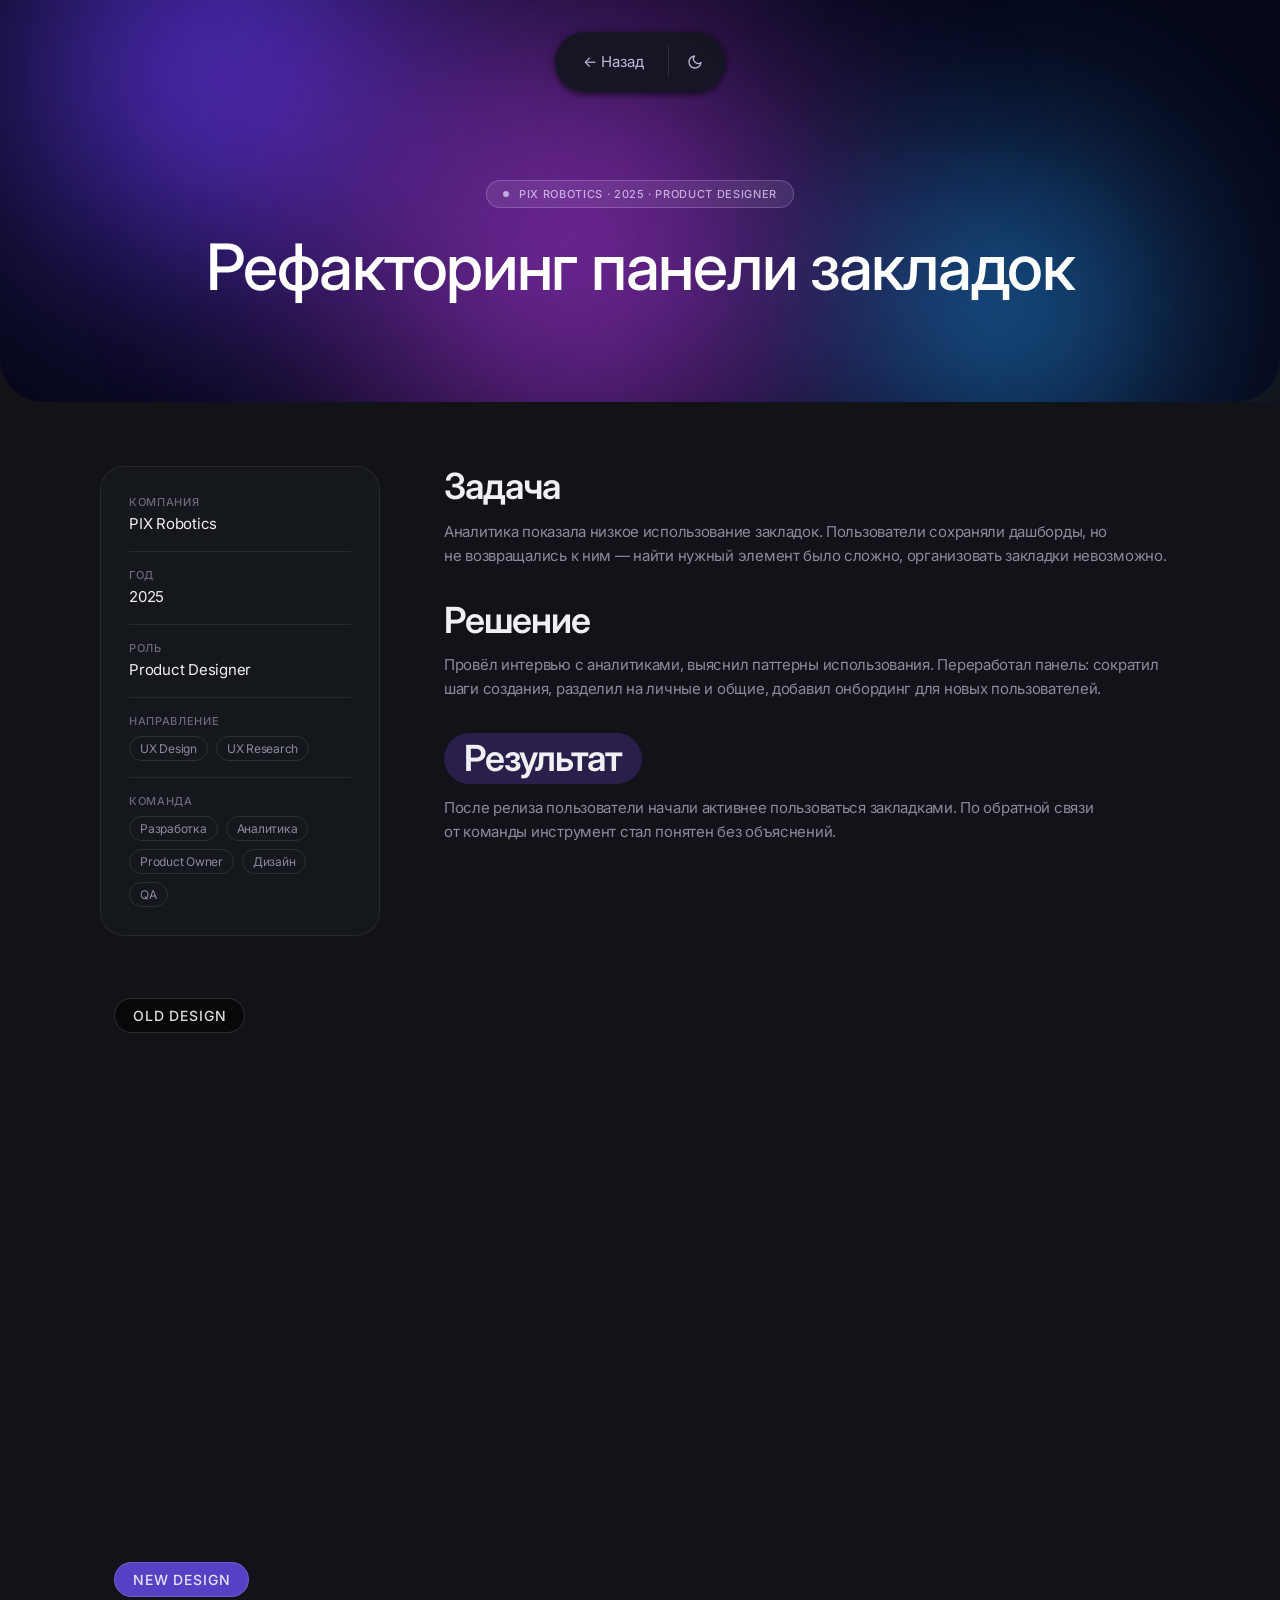
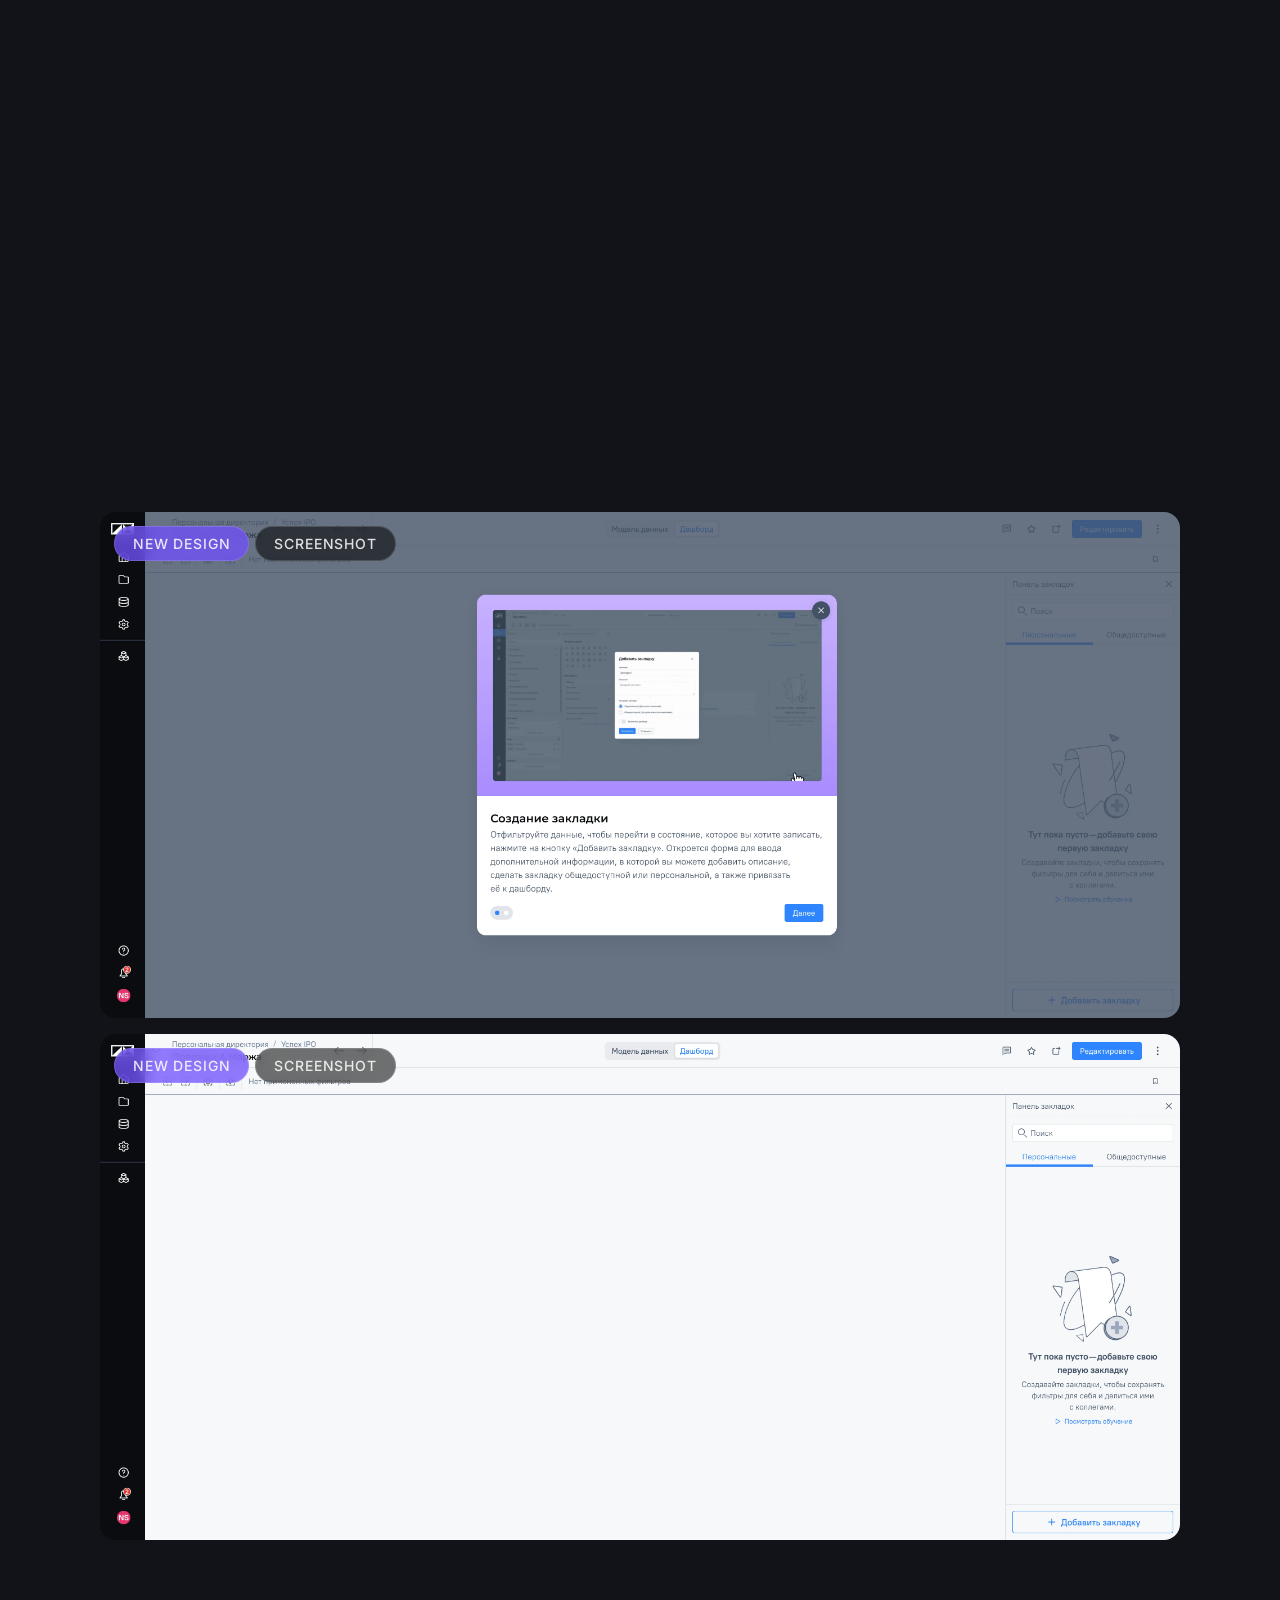
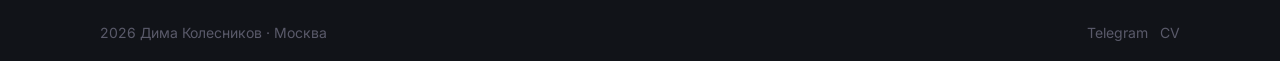
==== commit 089e0081: "Optimize assets: convert images to WebP, compress videos, update case texts - Convert all PNG images" ====
--- a/cases/bookmarks.html
+++ b/cases/bookmarks.html
@@ -14,122 +14,6 @@
       transition: transform 0.35s cubic-bezier(0.25, 0.46, 0.45, 0.94);
     }
     .bookmarks-screen-wrap:hover img { transform: scale(1.03); }
-
-    .video-preview-wrap {
-      position: relative;
-      width: 100%;
-      max-width: 820px;
-      border-radius: 12px;
-      overflow: hidden;
-      cursor: pointer;
-    }
-
-    .video-preview-wrap video {
-      width: 100%;
-      height: auto;
-      display: block;
-      border-radius: 12px;
-      transition: transform 0.35s cubic-bezier(0.25, 0.46, 0.45, 0.94);
-    }
-
-    .video-preview-wrap:hover video { transform: scale(1.03); }
-
-    .video-badge {
-      position: absolute;
-      top: 14px;
-      left: 14px;
-      z-index: 2;
-      font-size: 14px;
-      font-weight: 500;
-      letter-spacing: 0.06em;
-      text-transform: uppercase;
-      color: rgba(255,255,255,0.85);
-      background: rgba(0,0,0,0.55);
-      backdrop-filter: blur(8px);
-      -webkit-backdrop-filter: blur(8px);
-      padding: 8px 18px;
-      border-radius: 999px;
-      border: 1px solid rgba(255,255,255,0.15);
-      pointer-events: none;
-    }
-
-    @media (max-width: 768px) {
-      .video-badge { font-size: 10px; padding: 5px 10px; top: 8px; left: 8px; }
-      .badge-row { top: 8px !important; left: 8px !important; gap: 4px; }
-    }
-
-    .video-lightbox {
-      position: fixed;
-      inset: 0;
-      z-index: 9999;
-      display: flex;
-      flex-direction: column;
-      align-items: center;
-      justify-content: center;
-      gap: 20px;
-      background: rgba(10, 10, 18, 0.55);
-      backdrop-filter: blur(20px);
-      -webkit-backdrop-filter: blur(20px);
-      opacity: 0;
-      pointer-events: none;
-      transition: opacity 0.3s cubic-bezier(0.16, 1, 0.3, 1);
-    }
-
-    .video-lightbox.is-open {
-      opacity: 1;
-      pointer-events: all;
-    }
-
-    .video-lightbox video {
-      max-width: min(88vw, 1200px);
-      max-height: 78vh;
-      border-radius: 16px;
-      box-shadow: 0 40px 100px rgba(0,0,0,0.45);
-      transform: scale(0.96);
-      transition: transform 0.3s cubic-bezier(0.16, 1, 0.3, 1);
-    }
-
-    .video-lightbox.is-open video { transform: scale(1); }
-
-    .lightbox-bar {
-      display: flex;
-      align-items: center;
-      gap: 12px;
-    }
-
-    .lightbox-back {
-      display: flex;
-      align-items: center;
-      gap: 7px;
-      font-size: 14px;
-      font-weight: 500;
-      color: rgba(255,255,255,0.9);
-      background: rgba(255,255,255,0.1);
-      border: 1px solid rgba(255,255,255,0.15);
-      border-radius: 999px;
-      padding: 8px 16px 8px 12px;
-      cursor: pointer;
-      transition: background 0.15s;
-      letter-spacing: -0.01em;
-    }
-
-    .lightbox-back:hover { background: rgba(255,255,255,0.18); }
-
-    .lightbox-fullscreen {
-      display: flex;
-      align-items: center;
-      justify-content: center;
-      width: 38px;
-      height: 38px;
-      background: rgba(255,255,255,0.1);
-      border: 1px solid rgba(255,255,255,0.15);
-      border-radius: 50%;
-      cursor: pointer;
-      transition: background 0.15s;
-      color: rgba(255,255,255,0.9);
-    }
-
-    .lightbox-fullscreen:hover { background: rgba(255,255,255,0.18); }
   </style>
 </head>
 <body>
@@ -240,14 +124,14 @@
 
       <div style="margin-top:24px; display:flex; flex-direction:column; gap:16px;">
         <div style="position:relative; cursor:pointer; border-radius:16px; overflow:hidden;" class="bookmarks-screen-wrap">
-          <img src="../images/Рефакторинг закладок/Скриншот 3.png" alt="Закладки — скриншот 3" loading="lazy" style="width:100%; max-width:100%; display:block;">
+          <img src="../images/Рефакторинг закладок/Скриншот 3.webp" alt="Закладки — скриншот 3" loading="lazy" style="width:100%; max-width:100%; display:block;">
           <div class="badge-row" style="position:absolute; top:14px; left:14px; display:flex; gap:6px; z-index:2;">
             <span class="video-badge" style="position:static; background:rgba(113,81,255,0.75);">New Design</span>
             <span class="video-badge" style="position:static; background:rgba(0,0,0,0.55);">Screenshot</span>
           </div>
         </div>
         <div style="position:relative; cursor:pointer; border-radius:16px; overflow:hidden;" class="bookmarks-screen-wrap">
-          <img src="../images/Рефакторинг закладок/Скриншот 4.png" alt="Закладки — скриншот 4" loading="lazy" style="width:100%; max-width:100%; display:block;">
+          <img src="../images/Рефакторинг закладок/Скриншот 4.webp" alt="Закладки — скриншот 4" loading="lazy" style="width:100%; max-width:100%; display:block;">
           <div class="badge-row" style="position:absolute; top:14px; left:14px; display:flex; gap:6px; z-index:2;">
             <span class="video-badge" style="position:static; background:rgba(113,81,255,0.75);">New Design</span>
             <span class="video-badge" style="position:static; background:rgba(0,0,0,0.55);">Screenshot</span>
--- a/style.css
+++ b/style.css
@@ -371,9 +371,8 @@
   background: #f2edfd;
   border-radius: 60px;
   padding: 2px 20px;
-  line-height: 1.2;
-  white-space: nowrap;
   line-height: 1.1;
+  white-space: nowrap;
 }
 
 .section-desc {
@@ -1133,7 +1132,7 @@
   .card-img-area--dashboard {
     height: auto;
     display: flex;
-    align-items: flex-start;
+    align-items: flex-end;
     justify-content: center;
     gap: 8px;
     padding: 16px 16px 0;
@@ -1150,7 +1149,6 @@
   .card-img-area--dashboard .dash-img-2 {
     width: 45%;
     height: auto;
-    margin-top: 20px;
   }
 
   /* PIX Academy: mobile */
--- a/cases.css
+++ b/cases.css
@@ -320,3 +320,113 @@
   .case-title   { font-size: 28px; }
   .case-block h2 { font-size: 20px; }
 }
+
+/* ===== SHARED VIDEO / LIGHTBOX ===== */
+
+.video-preview-wrap {
+  position: relative;
+  width: 100%;
+  max-width: 820px;
+  border-radius: 12px;
+  overflow: hidden;
+  cursor: pointer;
+}
+.video-preview-wrap video {
+  width: 100%;
+  height: auto;
+  display: block;
+  border-radius: 12px;
+  transition: transform 0.35s cubic-bezier(0.25, 0.46, 0.45, 0.94);
+}
+.video-preview-wrap:hover video { transform: scale(1.03); }
+
+.video-badge {
+  position: absolute;
+  top: 14px; left: 14px;
+  z-index: 2;
+  font-size: 14px;
+  font-weight: 500;
+  letter-spacing: 0.06em;
+  text-transform: uppercase;
+  color: rgba(255,255,255,0.85);
+  background: rgba(0,0,0,0.55);
+  backdrop-filter: blur(8px);
+  -webkit-backdrop-filter: blur(8px);
+  padding: 8px 18px;
+  border-radius: 999px;
+  border: 1px solid rgba(255,255,255,0.15);
+  pointer-events: none;
+}
+
+@media (max-width: 768px) {
+  .video-badge { font-size: 10px; padding: 5px 10px; top: 8px; left: 8px; }
+  .badge-row { top: 8px !important; left: 8px !important; gap: 4px; }
+}
+
+.video-lightbox {
+  position: fixed;
+  inset: 0;
+  z-index: 9999;
+  display: flex;
+  flex-direction: column;
+  align-items: center;
+  justify-content: center;
+  gap: 20px;
+  background: rgba(10, 10, 18, 0.55);
+  backdrop-filter: blur(20px);
+  -webkit-backdrop-filter: blur(20px);
+  opacity: 0;
+  pointer-events: none;
+  transition: opacity 0.3s cubic-bezier(0.16, 1, 0.3, 1);
+}
+.video-lightbox.is-open {
+  opacity: 1;
+  pointer-events: all;
+}
+.video-lightbox video {
+  max-width: min(88vw, 1200px);
+  max-height: 78vh;
+  border-radius: 16px;
+  box-shadow: 0 40px 100px rgba(0,0,0,0.45);
+  transform: scale(0.96);
+  transition: transform 0.3s cubic-bezier(0.16, 1, 0.3, 1);
+}
+.video-lightbox.is-open video { transform: scale(1); }
+
+.lightbox-bar {
+  display: flex;
+  align-items: center;
+  gap: 12px;
+}
+
+.lightbox-back {
+  display: flex;
+  align-items: center;
+  gap: 7px;
+  font-size: 14px;
+  font-weight: 500;
+  color: rgba(255,255,255,0.9);
+  background: rgba(255,255,255,0.1);
+  border: 1px solid rgba(255,255,255,0.15);
+  border-radius: 999px;
+  padding: 8px 16px 8px 12px;
+  cursor: pointer;
+  transition: background 0.15s;
+  letter-spacing: -0.01em;
+}
+.lightbox-back:hover { background: rgba(255,255,255,0.18); }
+
+.lightbox-fullscreen {
+  display: flex;
+  align-items: center;
+  justify-content: center;
+  width: 38px;
+  height: 38px;
+  background: rgba(255,255,255,0.1);
+  border: 1px solid rgba(255,255,255,0.15);
+  border-radius: 50%;
+  cursor: pointer;
+  transition: background 0.15s;
+  color: rgba(255,255,255,0.9);
+}
+.lightbox-fullscreen:hover { background: rgba(255,255,255,0.18); }
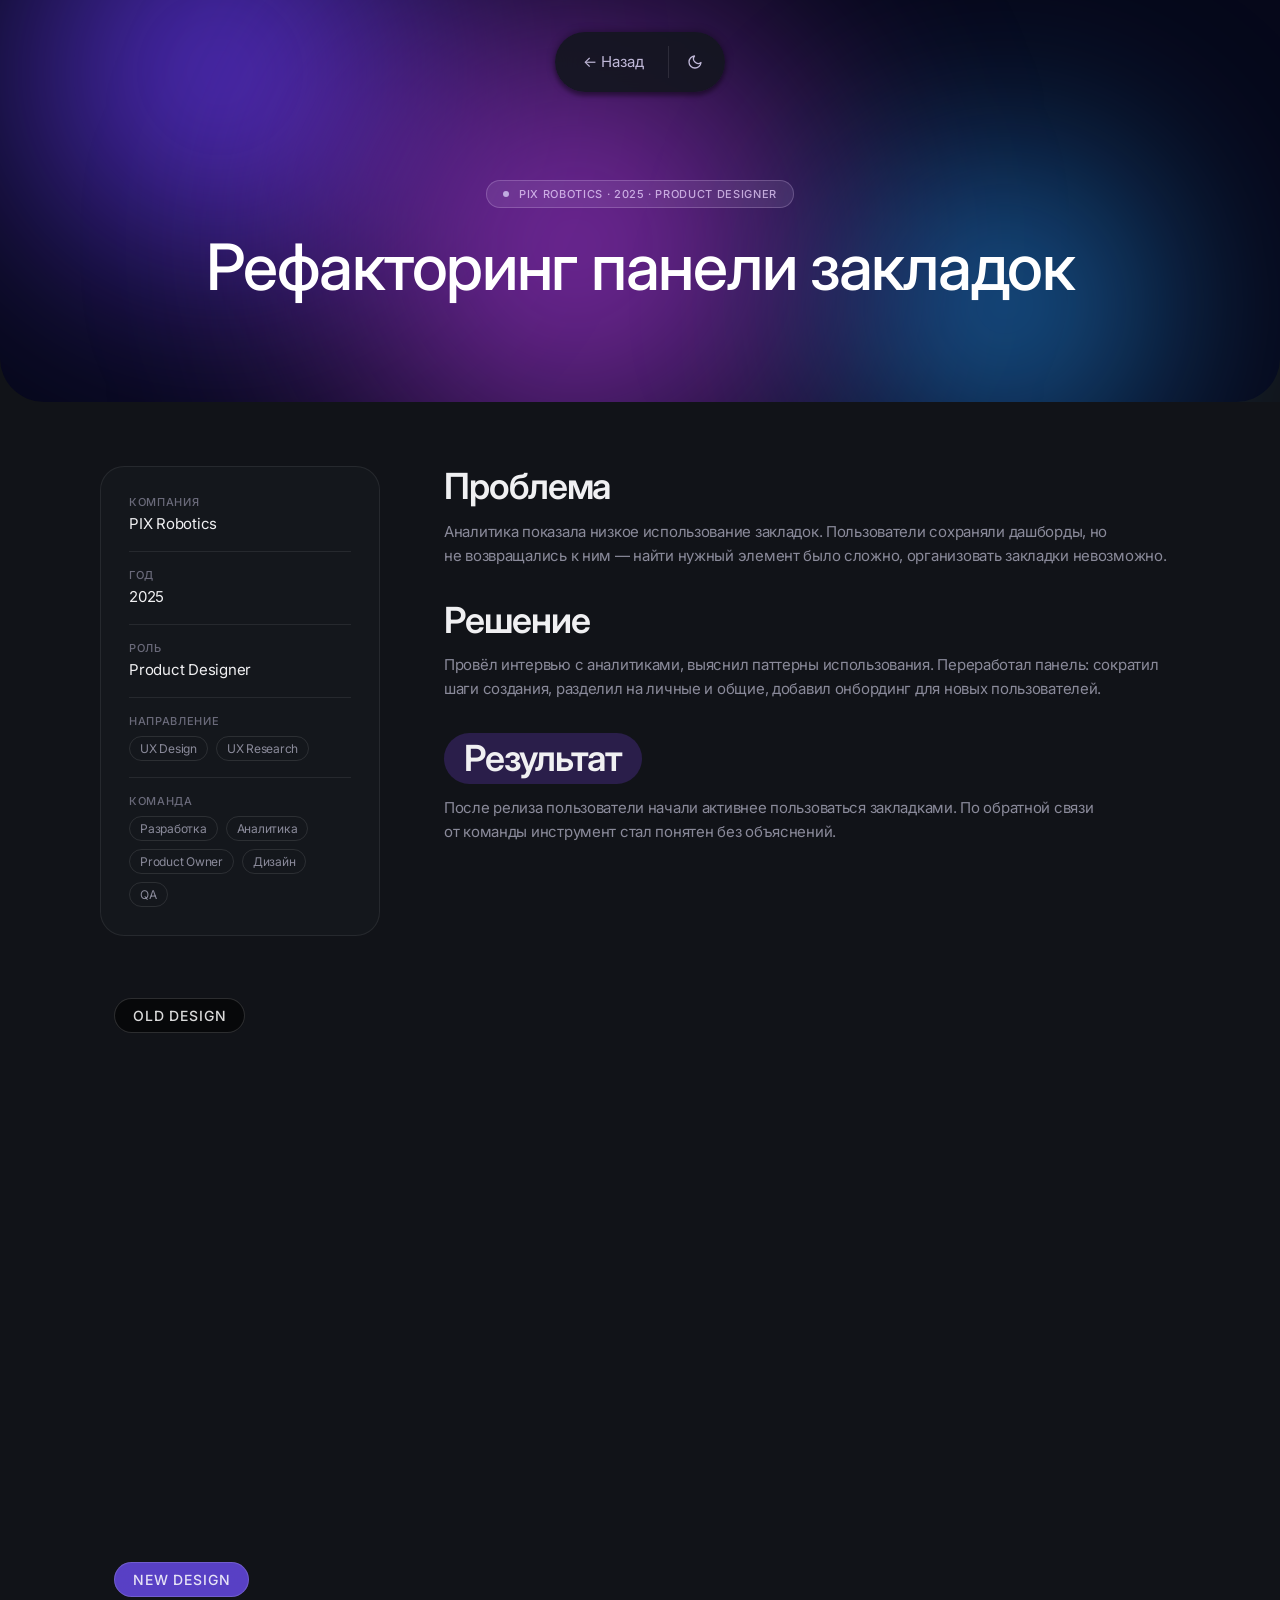
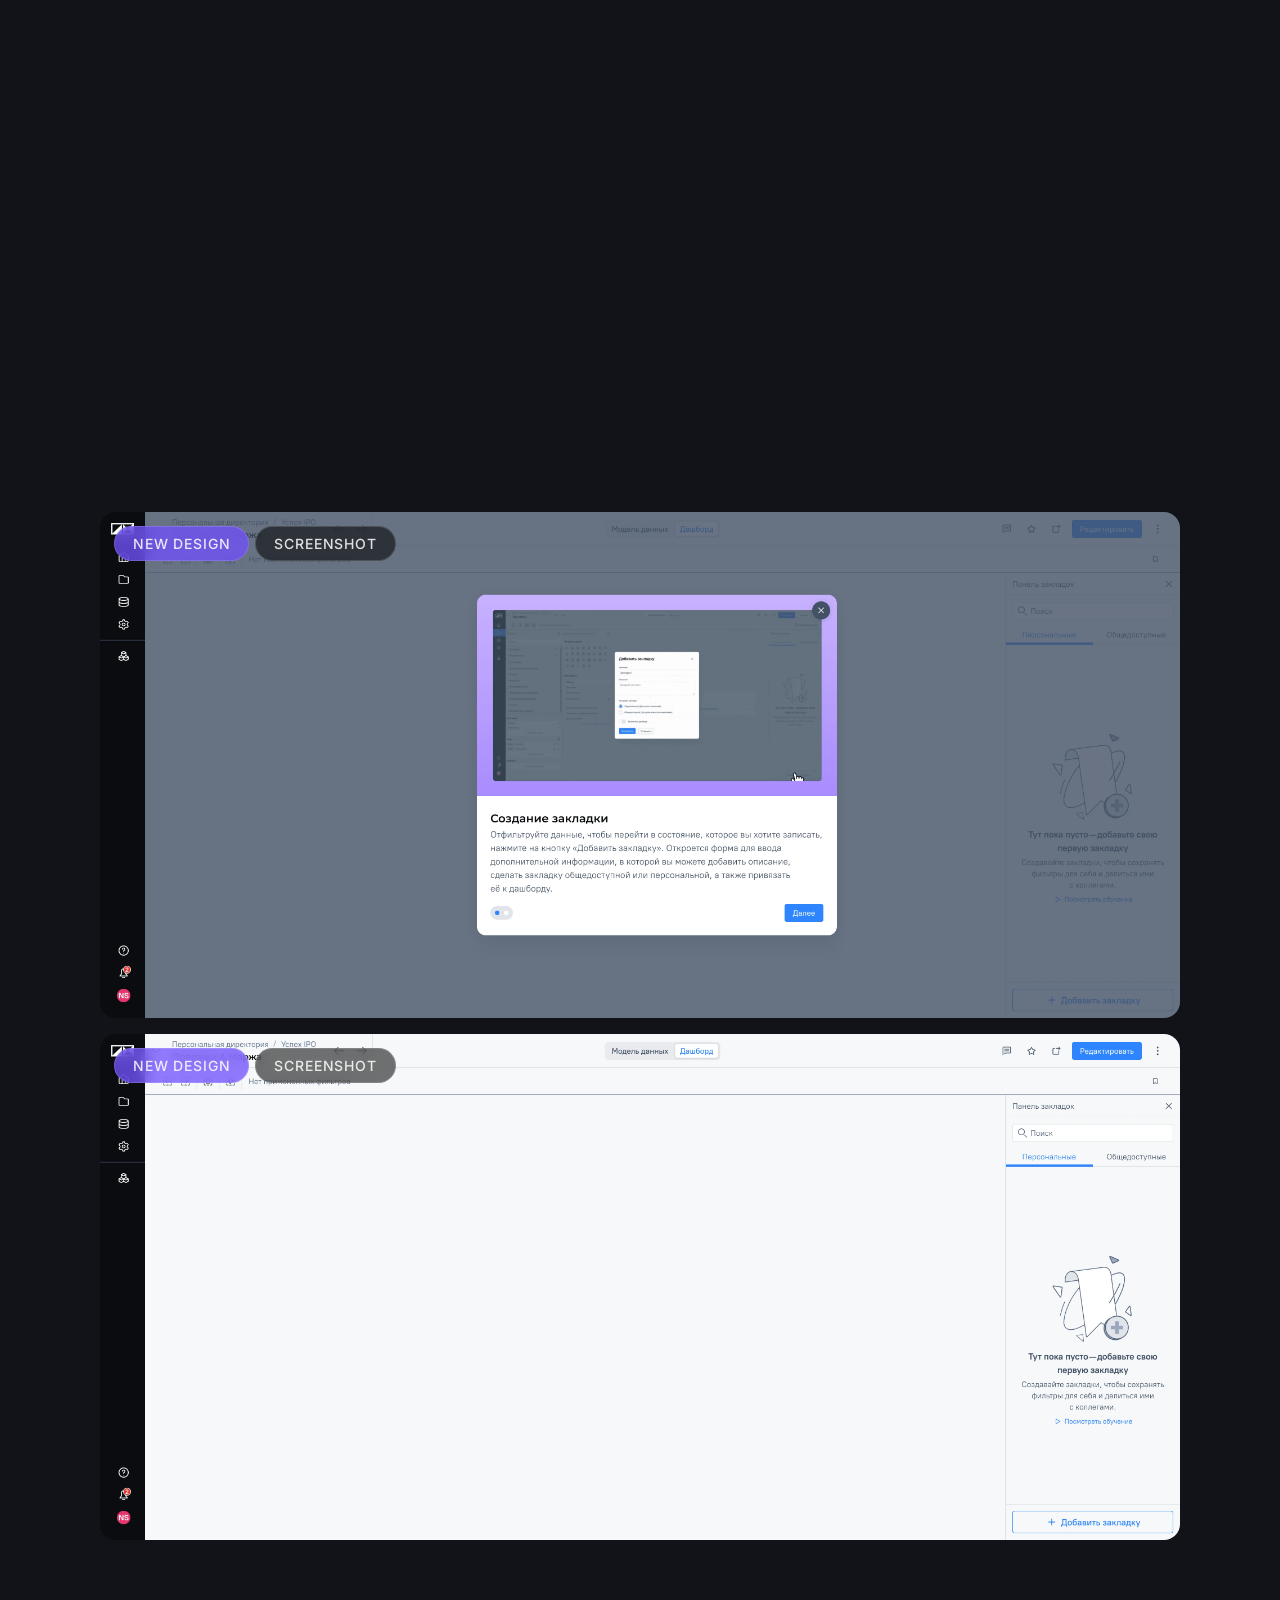
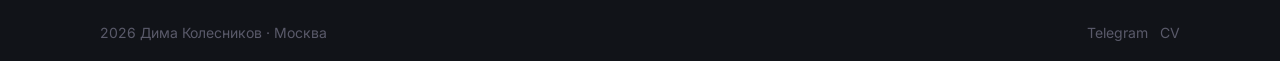
==== commit 70079e40: "Rename Задача → Проблема in all cases, update ETL problem text Co-Authored-By: Claude Sonnet 4.6 <no" ====
--- a/cases/bookmarks.html
+++ b/cases/bookmarks.html
@@ -90,7 +90,7 @@
         <div class="case-text">
 
           <div class="case-block">
-            <h2>Задача</h2>
+            <h2>Проблема</h2>
             <p>Аналитика показала низкое использование закладок. Пользователи сохраняли дашборды, но не&nbsp;возвращались к&nbsp;ним — найти нужный элемент было сложно, организовать закладки невозможно.</p>
           </div>
 
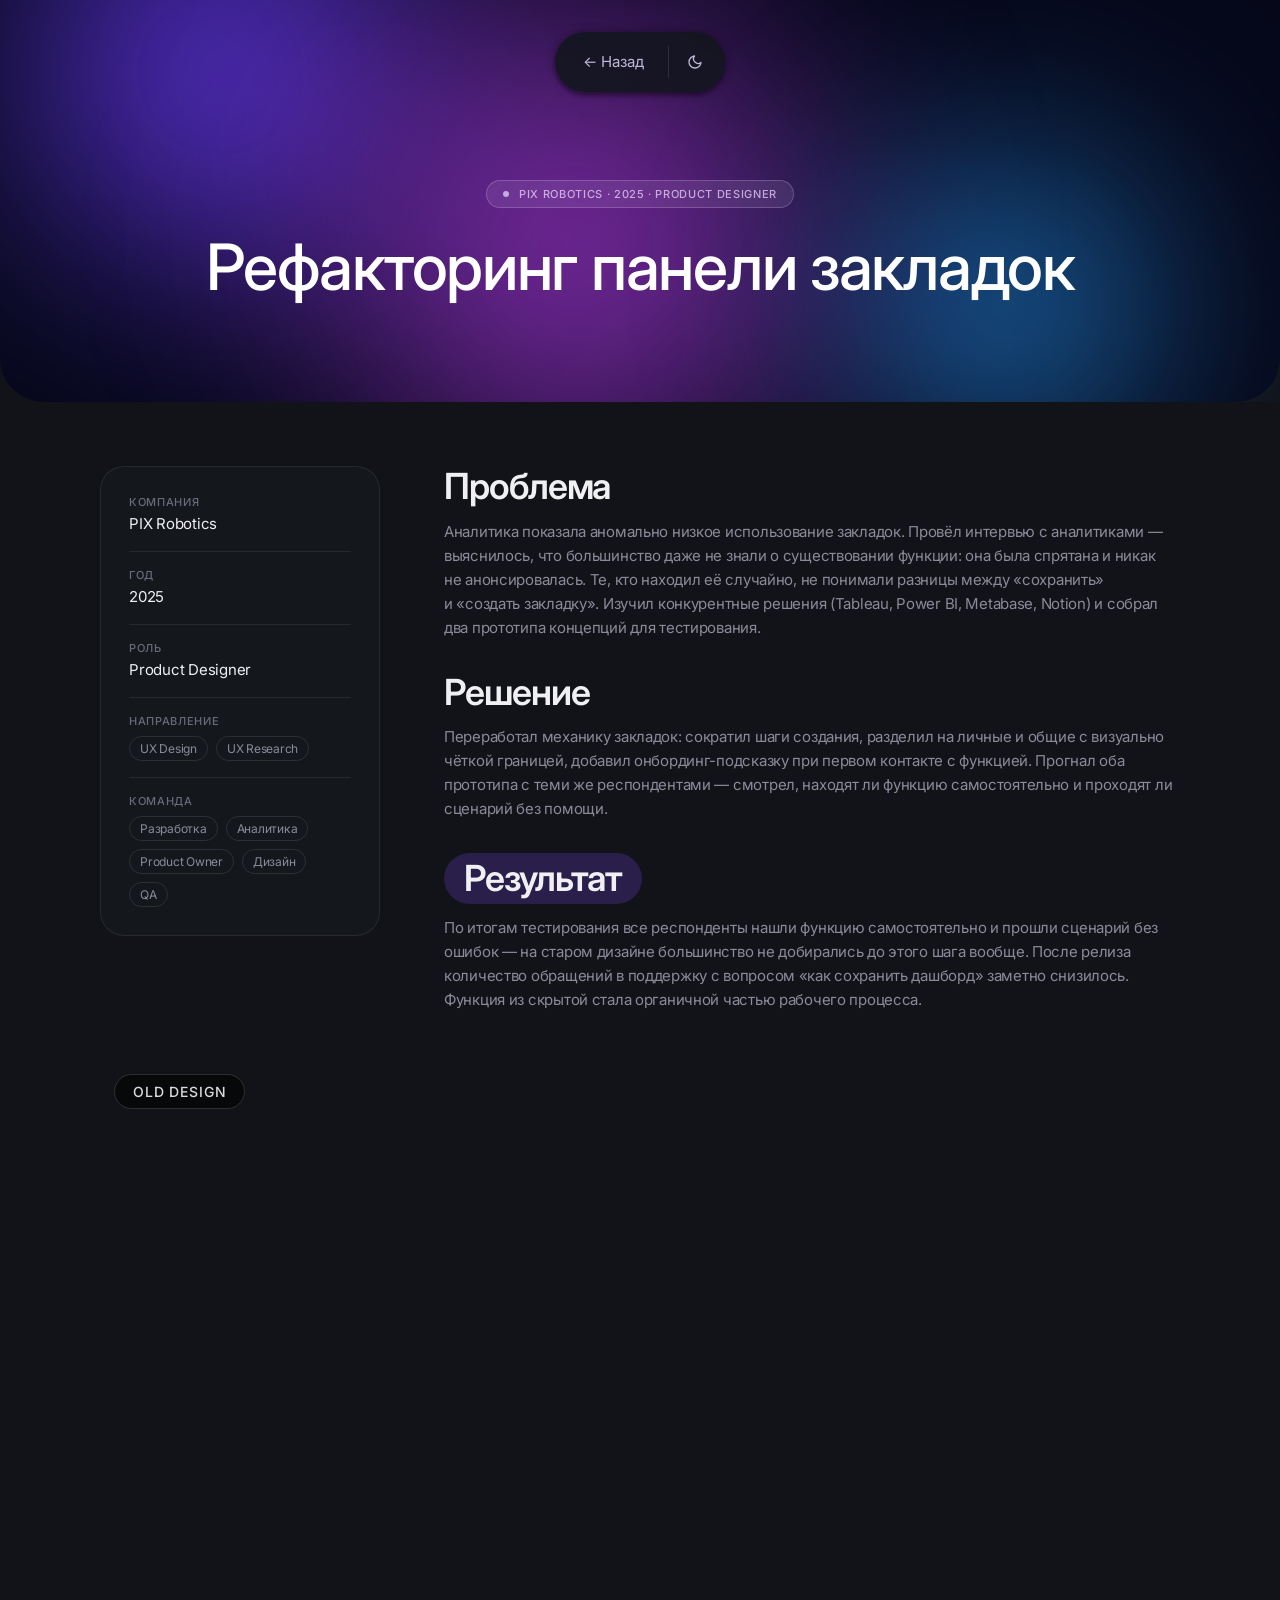
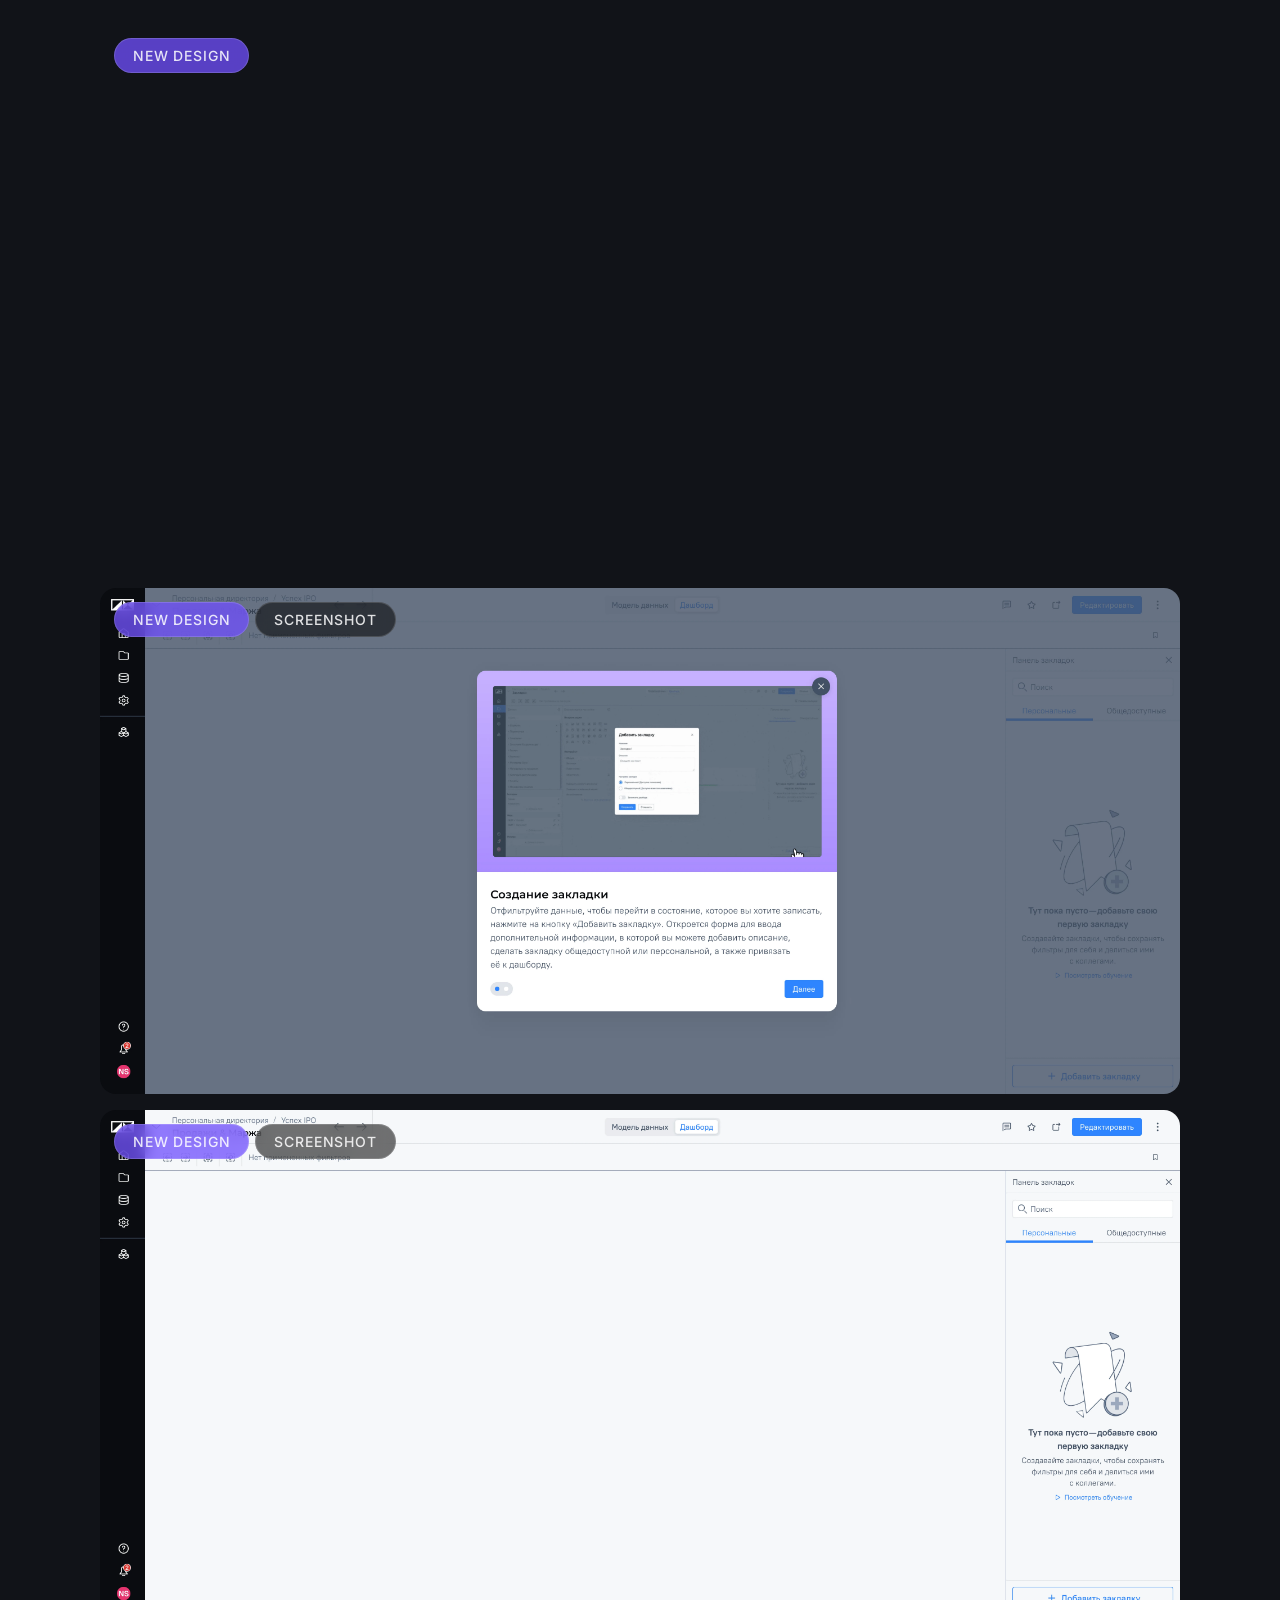
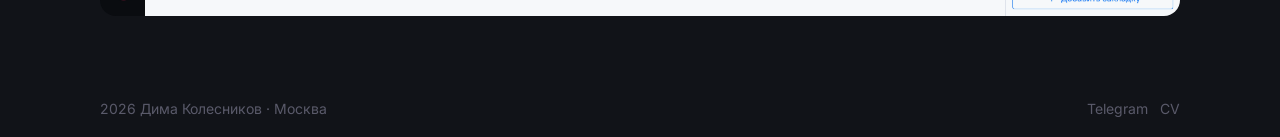
==== commit 2d40cdca: "Update all case study texts with detailed research and testing descriptions Co-Authored-By: Claude S" ====
--- a/cases/bookmarks.html
+++ b/cases/bookmarks.html
@@ -91,17 +91,17 @@
 
           <div class="case-block">
             <h2>Проблема</h2>
-            <p>Аналитика показала низкое использование закладок. Пользователи сохраняли дашборды, но не&nbsp;возвращались к&nbsp;ним — найти нужный элемент было сложно, организовать закладки невозможно.</p>
+            <p>Аналитика показала аномально низкое использование закладок. Провёл интервью с&nbsp;аналитиками — выяснилось, что большинство даже не&nbsp;знали о&nbsp;существовании функции: она была спрятана и&nbsp;никак не&nbsp;анонсировалась. Те, кто находил её случайно, не&nbsp;понимали разницы между «сохранить» и&nbsp;«создать закладку». Изучил конкурентные решения (Tableau, Power BI, Metabase, Notion) и&nbsp;собрал два прототипа концепций для тестирования.</p>
           </div>
 
           <div class="case-block">
             <h2>Решение</h2>
-            <p>Провёл интервью с&nbsp;аналитиками, выяснил паттерны использования. Переработал панель: сократил шаги создания, разделил на&nbsp;личные и&nbsp;общие, добавил онбординг для новых пользователей.</p>
+            <p>Переработал механику закладок: сократил шаги создания, разделил на&nbsp;личные и&nbsp;общие с&nbsp;визуально чёткой границей, добавил онбординг-подсказку при первом контакте с&nbsp;функцией. Прогнал оба прототипа с&nbsp;теми же респондентами — смотрел, находят ли функцию самостоятельно и&nbsp;проходят ли сценарий без помощи.</p>
           </div>
 
           <div class="case-block is-result">
             <h2>Результат</h2>
-            <p>После релиза пользователи начали активнее пользоваться закладками. По&nbsp;обратной связи от&nbsp;команды инструмент стал понятен без объяснений.</p>
+            <p>По&nbsp;итогам тестирования все респонденты нашли функцию самостоятельно и&nbsp;прошли сценарий без ошибок — на&nbsp;старом дизайне большинство не&nbsp;добирались до&nbsp;этого шага вообще. После релиза количество обращений в&nbsp;поддержку с&nbsp;вопросом «как сохранить дашборд» заметно снизилось. Функция из&nbsp;скрытой стала органичной частью рабочего процесса.</p>
           </div>
 
         </div>
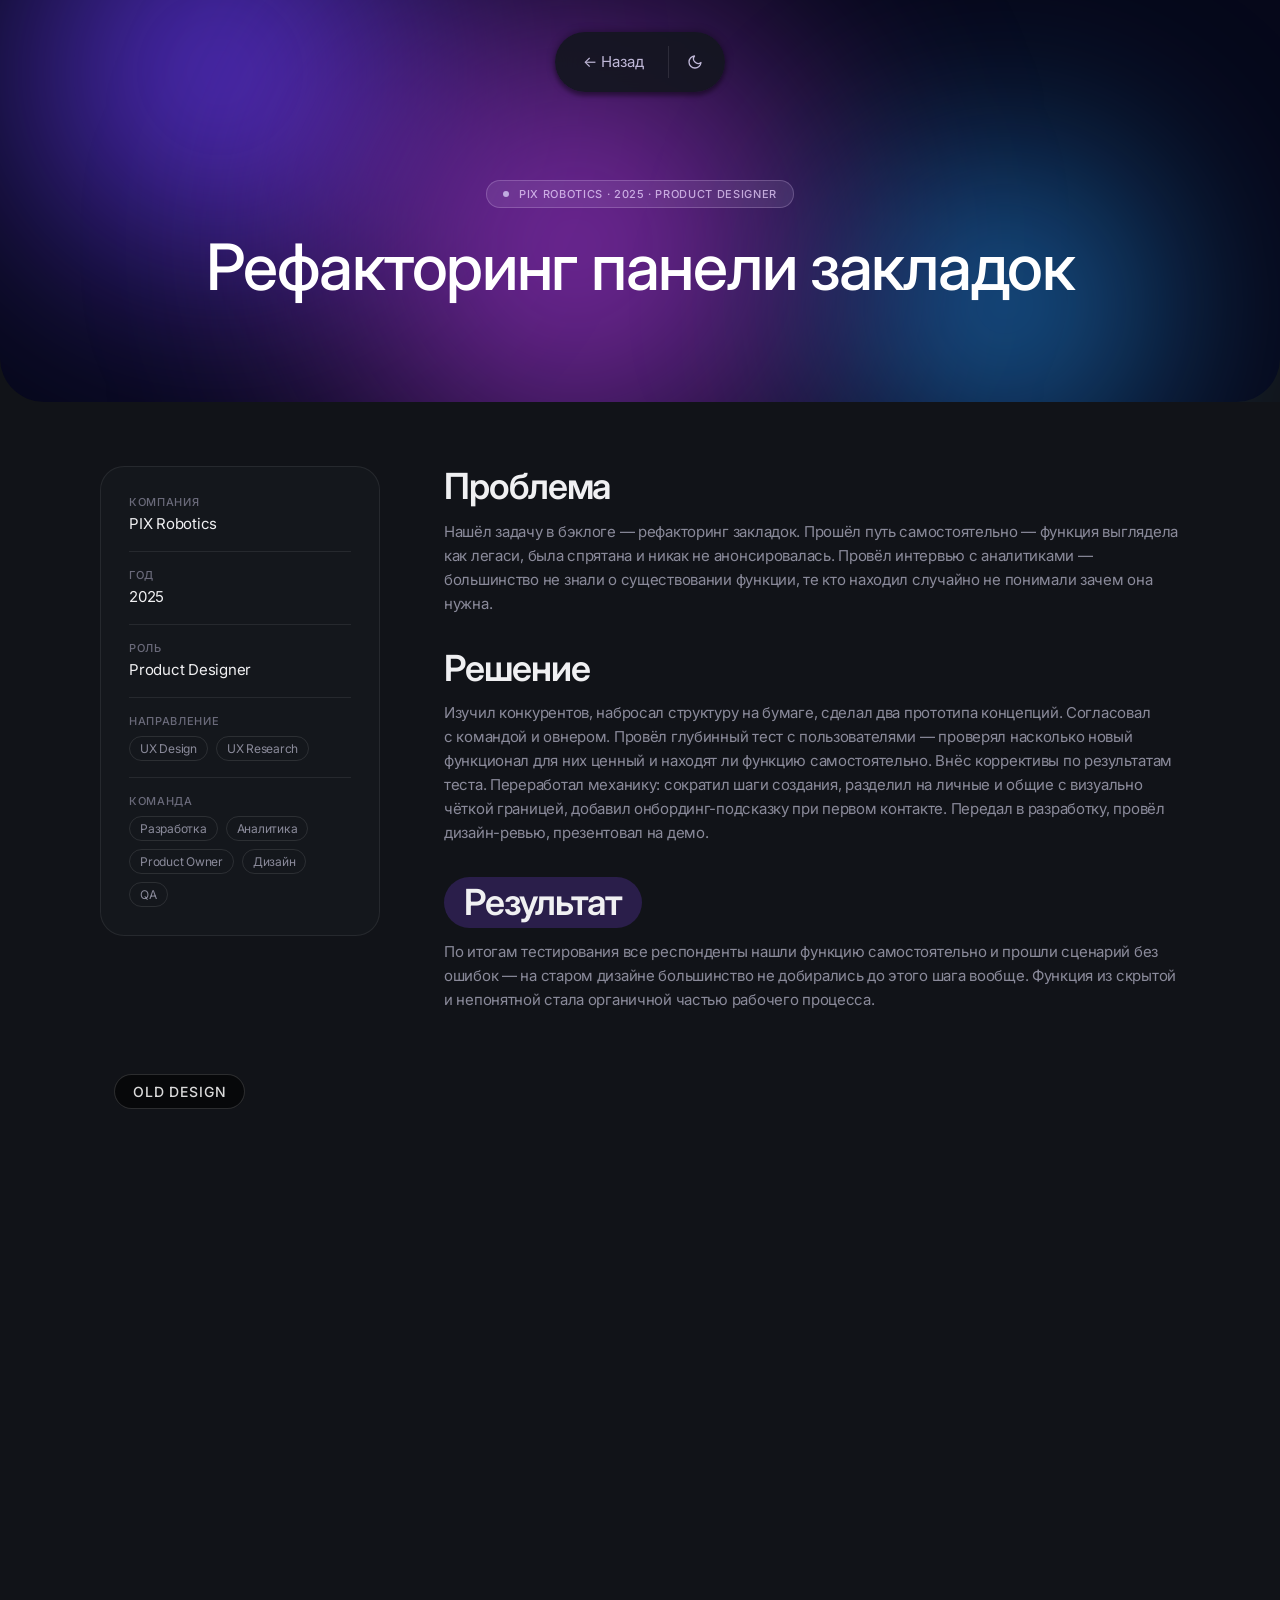
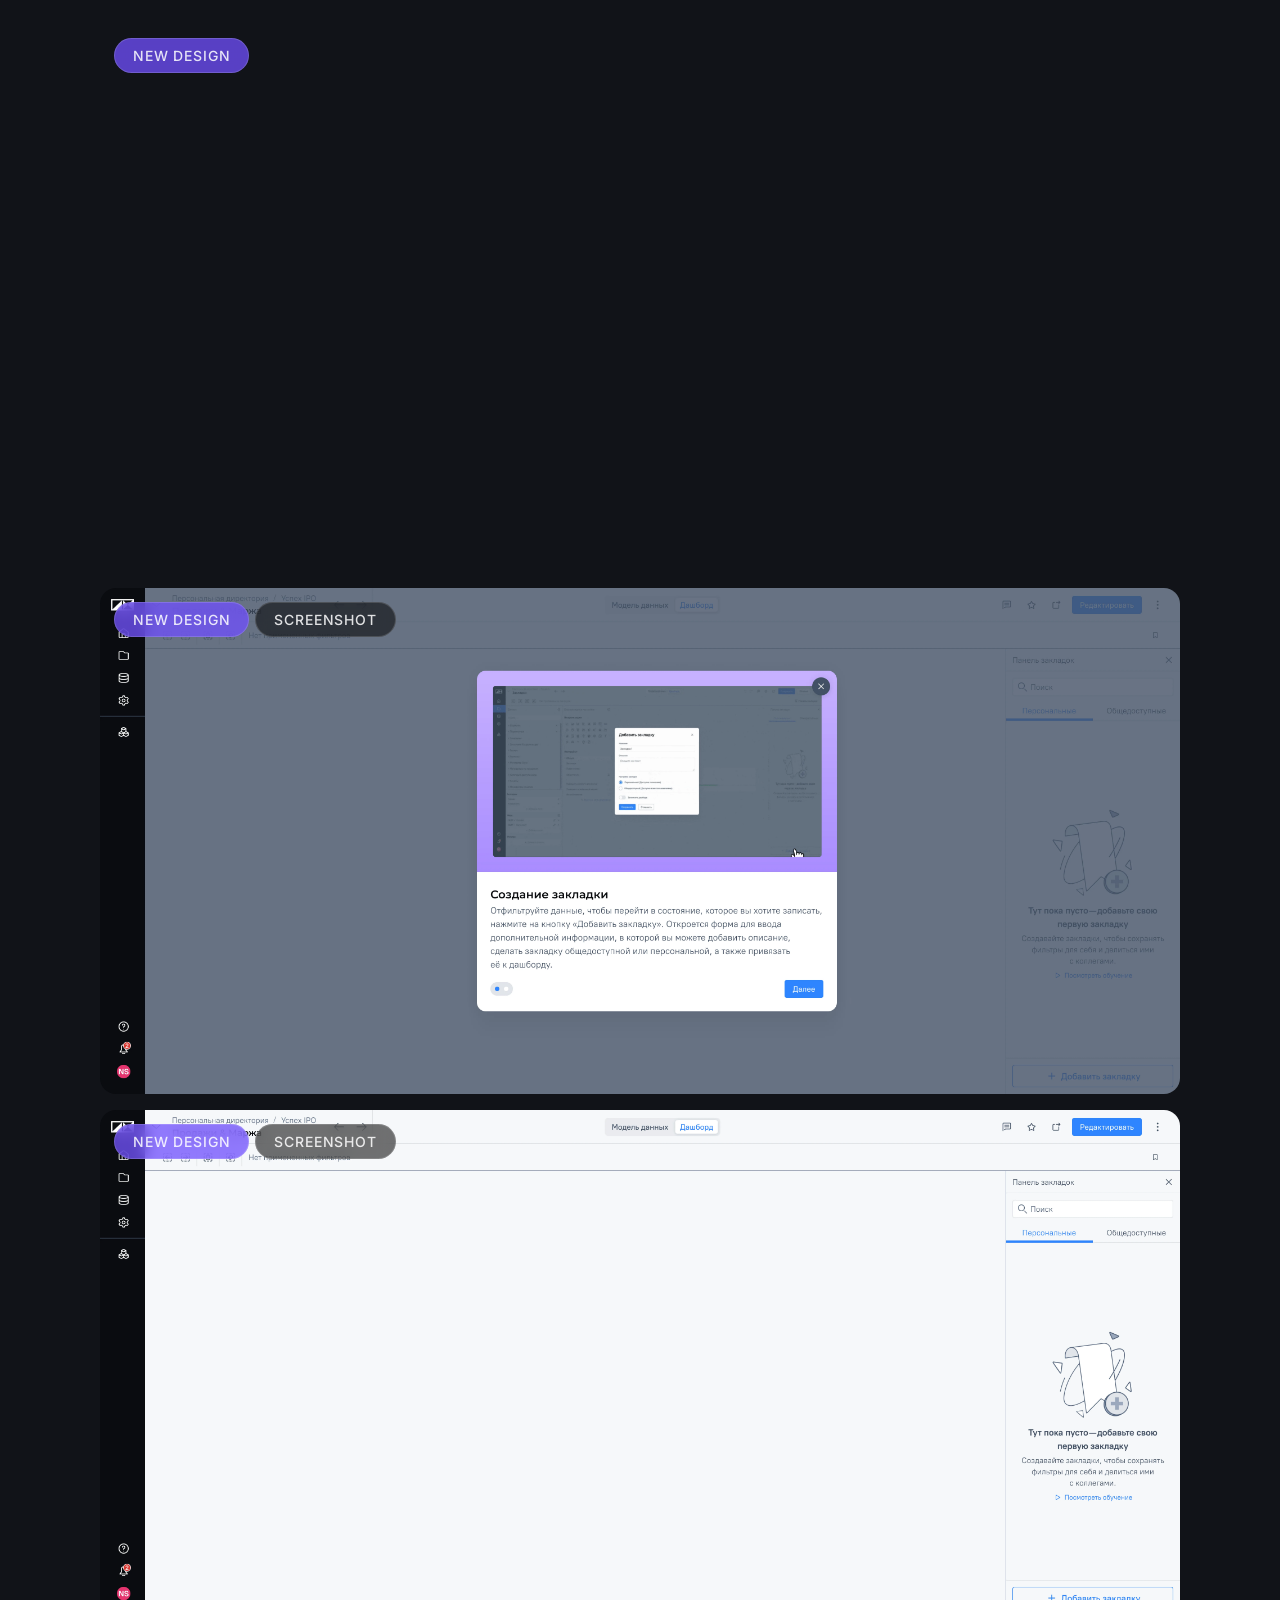
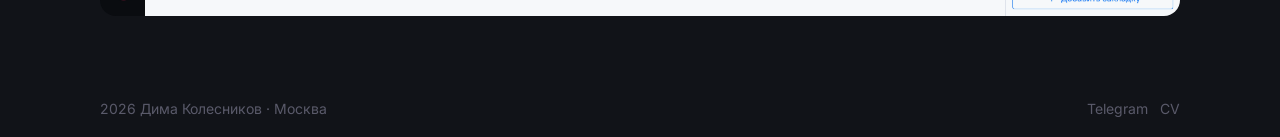
==== commit 9dc0c3d8: "Update bookmarks case problem/solution/result text Co-Authored-By: Claude Sonnet 4.6 <noreply@anthro" ====
--- a/cases/bookmarks.html
+++ b/cases/bookmarks.html
@@ -91,17 +91,17 @@
 
           <div class="case-block">
             <h2>Проблема</h2>
-            <p>Аналитика показала аномально низкое использование закладок. Провёл интервью с&nbsp;аналитиками — выяснилось, что большинство даже не&nbsp;знали о&nbsp;существовании функции: она была спрятана и&nbsp;никак не&nbsp;анонсировалась. Те, кто находил её случайно, не&nbsp;понимали разницы между «сохранить» и&nbsp;«создать закладку». Изучил конкурентные решения (Tableau, Power BI, Metabase, Notion) и&nbsp;собрал два прототипа концепций для тестирования.</p>
+            <p>Нашёл задачу в&nbsp;бэклоге — рефакторинг закладок. Прошёл путь самостоятельно — функция выглядела как легаси, была спрятана и&nbsp;никак не&nbsp;анонсировалась. Провёл интервью с&nbsp;аналитиками — большинство не&nbsp;знали о&nbsp;существовании функции, те кто находил случайно не&nbsp;понимали зачем она нужна.</p>
           </div>
 
           <div class="case-block">
             <h2>Решение</h2>
-            <p>Переработал механику закладок: сократил шаги создания, разделил на&nbsp;личные и&nbsp;общие с&nbsp;визуально чёткой границей, добавил онбординг-подсказку при первом контакте с&nbsp;функцией. Прогнал оба прототипа с&nbsp;теми же респондентами — смотрел, находят ли функцию самостоятельно и&nbsp;проходят ли сценарий без помощи.</p>
+            <p>Изучил конкурентов, набросал структуру на&nbsp;бумаге, сделал два прототипа концепций. Согласовал с&nbsp;командой и&nbsp;овнером. Провёл глубинный тест с&nbsp;пользователями — проверял насколько новый функционал для них ценный и&nbsp;находят ли функцию самостоятельно. Внёс коррективы по&nbsp;результатам теста. Переработал механику: сократил шаги создания, разделил на&nbsp;личные и&nbsp;общие с&nbsp;визуально чёткой границей, добавил онбординг-подсказку при первом контакте. Передал в&nbsp;разработку, провёл дизайн-ревью, презентовал на&nbsp;демо.</p>
           </div>
 
           <div class="case-block is-result">
             <h2>Результат</h2>
-            <p>По&nbsp;итогам тестирования все респонденты нашли функцию самостоятельно и&nbsp;прошли сценарий без ошибок — на&nbsp;старом дизайне большинство не&nbsp;добирались до&nbsp;этого шага вообще. После релиза количество обращений в&nbsp;поддержку с&nbsp;вопросом «как сохранить дашборд» заметно снизилось. Функция из&nbsp;скрытой стала органичной частью рабочего процесса.</p>
+            <p>По&nbsp;итогам тестирования все респонденты нашли функцию самостоятельно и&nbsp;прошли сценарий без ошибок — на&nbsp;старом дизайне большинство не&nbsp;добирались до&nbsp;этого шага вообще. Функция из&nbsp;скрытой и&nbsp;непонятной стала органичной частью рабочего процесса.</p>
           </div>
 
         </div>
